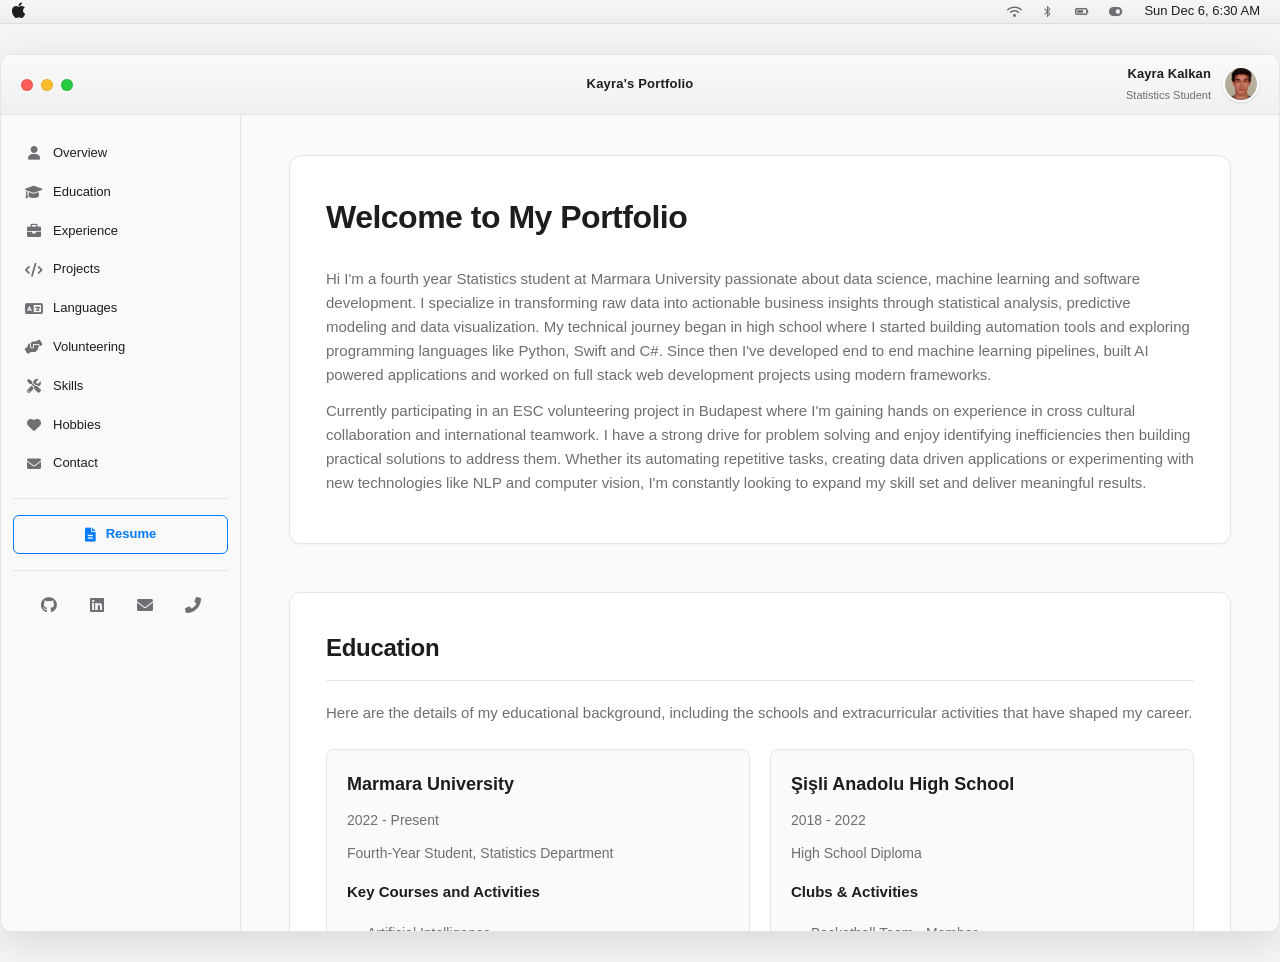
==== index.html @ 2e20b55d "Optimize content for HR readability with natural language and industry keywords" ====
<!DOCTYPE html>
<html lang="en">
<head>
    <meta charset="UTF-8">
    <meta name="viewport" content="width=device-width, initial-scale=1.0, maximum-scale=5.0, user-scalable=yes">
    <meta http-equiv="X-UA-Compatible" content="ie=edge">
    <title>Kayra's Portfolio</title>
    <link rel="stylesheet" href="styles.css">
    <link rel="icon" href="assets/code.png" type="image/png">  
    <link rel="apple-touch-icon" sizes="180x180" href="assets/code.png">  
    <link rel="stylesheet" href="https://cdnjs.cloudflare.com/ajax/libs/font-awesome/6.0.0-beta3/css/all.min.css">
</head>
<body>
    <!-- macOS Menu Bar (Separate from Window) -->
    <div class="macos-menubar-top">
        <div class="menubar-left">
            <div class="apple-logo">
                <i class="fab fa-apple"></i>
            </div>
        </div>
        <div class="menubar-right">
            <div class="menu-icons">
                <div class="menu-icon" title="WiFi">
                    <i class="fas fa-wifi"></i>
                </div>
                <div class="menu-icon" title="Bluetooth">
                    <i class="fab fa-bluetooth-b"></i>
                </div>
                <div class="menu-icon" title="Battery">
                    <i class="fas fa-battery-three-quarters"></i>
                </div>
                <div class="menu-icon control-center-trigger" title="Control Center">
                    <i class="fas fa-toggle-on"></i>
                </div>
            </div>
            <div class="menubar-datetime" id="menubarDateTime">
                <span class="datetime-text">Wed Dec 4  3:45 PM</span>
            </div>
        </div>
    </div>

    <!-- Control Center Dropdown -->
    <div class="control-center-dropdown" id="controlCenterDropdown">
        <div class="control-center-content">
            <div class="control-group">
                <div class="control-item dark-mode-control">
                    <div class="control-icon">
                        <i class="fas fa-moon"></i>
                    </div>
                    <div class="control-label">Dark Mode</div>
                    <label class="toggle-switch">
                        <input type="checkbox" id="darkModeToggle">
                        <span class="toggle-slider"></span>
                    </label>
                </div>
            </div>
            <div class="control-group">
                <div class="control-item airdrop-control">
                    <div class="control-icon">
                        <i class="fas fa-share-alt"></i>
                    </div>
                    <div class="control-label">AirDrop</div>
                    <button class="airdrop-btn" id="airdropBtn">Share</button>
                </div>
            </div>
        </div>
    </div>

    <!-- macOS Window Container -->
    <div class="macos-window">
        <!-- macOS Window Header (Title Bar with Traffic Lights) -->
        <div class="titlebar">
            <div class="traffic-lights">
                <span class="close"></span>
                <span class="minimize"></span>
                <span class="maximize"></span>
            </div>
            <div class="window-title">Kayra's Portfolio</div>
            <div class="titlebar-profile">
                <div class="profile-info">
                    <span class="profile-name">Kayra Kalkan</span>
                    <span class="profile-role">Statistics Student</span>
                </div>
                <div class="profile-avatar">
                    <img src="photo.jpg" alt="Kayra Kalkan">
                </div>
            </div>
        </div>
        <div class="window-content">
            <!-- Sidebar Navigation -->
            <aside class="sidebar">
                <nav>
                    <ul id="nav-links">
                        <li><a href="#overview" class="active">
                            <i class="fas fa-user"></i>
                            <span>Overview</span>
                        </a></li>
                        <li><a href="#education">
                            <i class="fas fa-graduation-cap"></i>
                            <span>Education</span>
                        </a></li>
                        <li><a href="#experience">
                            <i class="fas fa-briefcase"></i>
                            <span>Experience</span>
                        </a></li>
                        <li><a href="#projects">
                            <i class="fas fa-code"></i>
                            <span>Projects</span>
                        </a></li>
                        <li><a href="#languages">
                            <i class="fas fa-language"></i>
                            <span>Languages</span>
                        </a></li>
                        <li><a href="#volunteering">
                            <i class="fas fa-hands-helping"></i>
                            <span>Volunteering</span>
                        </a></li>
                        <li><a href="#skills">
                            <i class="fas fa-tools"></i>
                            <span>Skills</span>
                        </a></li>
                        <li><a href="#hobbies">
                            <i class="fas fa-heart"></i>
                            <span>Hobbies</span>
                        </a></li>
                        <li><a href="#contact">
                            <i class="fas fa-envelope"></i>
                            <span>Contact</span>
                        </a></li>
                    </ul>
                    
                    <div class="sidebar-divider"></div>
                    
                    <div class="resume-container">
                        <a href="cv.pdf" target="_blank" class="resume-button">
                            <i class="fas fa-file-alt"></i>
                            <span>Resume</span>
                        </a>
                    </div>
                    
                    <div class="sidebar-divider"></div>
                    
                    <div class="social-icons">
                        <a href="https://github.com/Kayrakalkan" target="_blank" title="GitHub">
                            <i class="fab fa-github"></i>
                        </a>
                        <a href="https://www.linkedin.com/in/kayra-kalkan/?trk=opento_sprofile_goalscard" target="_blank" title="LinkedIn">
                            <i class="fab fa-linkedin"></i>
                        </a>
                        <a href="mailto:kalkankayra@gmail.com" title="Email">
                            <i class="fas fa-envelope"></i>
                        </a>
                        <a href="tel:+905456461027" title="Phone">
                            <i class="fas fa-phone-alt"></i>
                        </a>
                    </div>
            </aside>
            
            <!-- Main Content Area -->
            <main class="main-content">
                <section id="overview" class="content-section">
                    <div class="section-card">
                        <h1>Welcome to My Portfolio</h1>
                        <p>Hi I'm a fourth year Statistics student at Marmara University passionate about data science, machine learning and software development. I specialize in transforming raw data into actionable business insights through statistical analysis, predictive modeling and data visualization. My technical journey began in high school where I started building automation tools and exploring programming languages like Python, Swift and C#. Since then I've developed end to end machine learning pipelines, built AI powered applications and worked on full stack web development projects using modern frameworks.</p>
                        <p>Currently participating in an ESC volunteering project in Budapest where I'm gaining hands on experience in cross cultural collaboration and international teamwork. I have a strong drive for problem solving and enjoy identifying inefficiencies then building practical solutions to address them. Whether its automating repetitive tasks, creating data driven applications or experimenting with new technologies like NLP and computer vision, I'm constantly looking to expand my skill set and deliver meaningful results.</p>
                    </div>
                </section>

                <section id="education" class="content-section">
                    <div class="section-card">
                        <h2>Education</h2>
                        <p class="section-description">Here are the details of my educational background, including the schools and extracurricular activities that have shaped my career.</p>
                        <div class="education-container">
                            <div class="education-box card clickable-card" data-link="https://www.marmara.edu.tr/en">
                                <h3><a href="https://www.marmara.edu.tr/en" target="_blank">Marmara University</a></h3>
                                <p class="date">2022 - Present</p>
                                <p class="role">Fourth-Year Student, Statistics Department</p>
                                <h4>Key Courses and Activities</h4>
                                <ul>
                                    <li>Artificial Intelligence</li>
                                    <li>Data Science</li>
                                    <li>Machine Learning with Python</li>
                                    <li>R Programming</li>
                                </ul>
                            </div>
                            <div class="education-box card clickable-card" data-link="https://sislianadolu.meb.k12.tr/tema/index.php">
                                <h3><a href="https://sislianadolu.meb.k12.tr/tema/index.php" target="_blank">Şişli Anadolu High School</a></h3>
                                <p class="date">2018 - 2022</p>
                                <p class="role">High School Diploma</p>
                                <h4>Clubs & Activities</h4>
                                <ul>
                                    <li>Basketball Team - Member</li>
                                    <li>Volunteer Projects - Active Participant</li>
                                </ul>
                            </div>
                        </div>
                    </div>
                </section>

                <section id="experience" class="content-section">
                    <div class="section-card">
                        <h2>Experience</h2>
                        <p class="section-description">My professional work experience in technology, AI, and Data Science.</p>
                        <div class="experiment-container">
                            <div class="experiment-box card clickable-card" data-link="https://metariom.com/en/home/">
                                <h3><a href="https://metariom.com/en/home/" target="_blank">Metariom Soft - VR Game Developer</a></h3>
                                <p>Worked on immersive VR projects using Unreal Engine at an international game development company. Developed interactive virtual reality experiences while collaborating with a multicultural team across different time zones. Gained hands on experience with 3D environment design, physics based interactions and VR optimization techniques. Split time between remote work and office collaboration which strengthened my self management skills and ability to work independently while maintaining clear communication with team members.</p>
                                <div class="skills">
                                    <span class="skill-tag unrealengine">Unreal Engine</span>
                                    <span class="skill-tag vr">VR</span>
                                </div>
                                <p class="date">May 2024 - November 2024</p>
                            </div>
                            <div class="experiment-box card clickable-card" data-link="https://marungpt.com">
                                <h3><a href="https://marungpt.com" target="_blank">MarunGPT: AI-Powered University Assistance System</a></h3>
                                <p>Built an AI driven chatbot system that helps students find answers to university related questions using natural language processing. Implemented keyword extraction pipelines with NLP techniques and integrated Elasticsearch for semantic document retrieval from official university resources. The system processes user queries, retrieves relevant documents and generates contextually accurate responses using OpenAI API. This project deepened my understanding of information retrieval systems, vector search and building production ready AI applications that handle real user traffic.</p>
                                <div class="skills">
                                    <span class="skill-tag python">Python</span>
                                    <span class="skill-tag elasticsearch">Elasticsearch</span>
                                    <span class="skill-tag openai">OpenAI</span>
                                </div>
                                <p class="date">January 2024 - Present</p>
                            </div>
                            <div class="experiment-box card">
                                <h3>Cocrm Internship - Data Mining</h3>
                                <p>Conducted large scale data mining and analysis on datasets containing thousands of records to identify patterns and calculate performance metrics. Worked with Python libraries like Pandas and NumPy for data cleaning, transformation and statistical analysis. Built automated pipelines to extract meaningful business insights from raw data and created reports for stakeholders. This experience strengthened my skills in exploratory data analysis, data preprocessing and working with real world messy datasets.</p>
                                <div class="skills">
                                    <span class="skill-tag python">Python</span>
                                    <span class="skill-tag datascience">Data Analysis</span>
                                </div>
                                <p class="date">September 2024 - November 2024</p>
                            </div>
                            <div class="experiment-box card">
                                <h3>Shield Games Soft</h3>
                                <p>Founded and managed my own indie game development studio where I designed, developed and published four mobile games on Google Play and App Store. Handled the entire product lifecycle from concept and design through development testing and deployment. Gained practical experience with game engines including Unity and Unreal Engine along with mobile optimization, user experience design and app store marketing strategies. This entrepreneurial venture taught me project management, deadline handling and iterating based on user feedback.</p>
                                <div class="skills">
                                    <span class="skill-tag unrealengine">Unreal Engine</span>
                                    <span class="skill-tag unity">Unity</span>
                                </div>
                                <p class="date">June 2021 - July 2022</p>
                            </div>
                        </div>
                    </div>
                                </section>
                
                <section id="projects" class="content-section">
                    <div class="section-card">
                        <h2>Projects</h2>
                        <p class="section-description">A collection of personal and professional projects showcasing my skills in machine learning, web development, automation and data engineering. Each project represents hands on experience solving real problems with modern technologies.</p>
                        <div class="project-container">
                            <!-- Top Priority Projects -->
                            <div class="project-box card" data-project="tennis-prediction" data-github="https://github.com/Kayrakalkan/ml_tennis_matchs_predict">
                                <h3>Tennis Match Prediction ML</h3>
                                <p>Built an end to end machine learning pipeline for predicting ATP tennis match outcomes using historical match data. Engineered domain specific features including Elo ratings, head to head statistics, surface specialization scores and recent form metrics. Implemented and compared multiple classification algorithms like Logistic Regression, Random Forest and XGBoost. The final model achieved 72.9% prediction accuracy demonstrating that well crafted feature engineering often outperforms complex model architectures. Used Pandas for data manipulation and Scikit learn for model training and evaluation.</p>
                                <div class="skills">
                                    <span class="skill-tag python">Python</span>
                                    <span class="skill-tag pandas">Pandas</span>
                                    <span class="skill-tag ml">Scikit-learn</span>
                                    <span class="skill-tag xgboost">XGBoost</span>
                                </div>
                                <p class="date">August 2025</p>
                            </div>
                            
                            <div class="project-box card" data-project="flights-tracker" data-github="https://github.com/Kayrakalkan">
                                <h3>Flights Vacation Tracker — AI-Based</h3>
                                <p>Developed a Python automation tool that scrapes flight booking platforms to find optimal travel routes between two origin countries across flexible date ranges. The system compares fares from multiple departure points to fixed or dynamic destinations. Integrated an AI powered itinerary engine using OpenAI API that generates multi city trip suggestions for 3 to 5 day vacations and ranks options by total cost. Built with Playwright for browser automation, Pandas for data processing and SQLite for storing scraped results. Currently running continuous tests for personal travel planning use cases.</p>
                                <div class="skills">
                                    <span class="skill-tag python">Python</span>
                                    <span class="skill-tag playwright">Playwright</span>
                                    <span class="skill-tag pandas">Pandas</span>
                                    <span class="skill-tag ai">OpenAI</span>
                                    <span class="skill-tag sqlite">SQLite</span>
                                </div>
                                <p class="date">Ongoing tests — 2025</p>
                            </div>
                            
                            <div class="project-box card" data-project="cocrm" data-github="https://github.com/Kayrakalkan">
                                <h3>CoCrm Data Mining Project</h3>
                                <p>Built a web scraping pipeline to extract contact information from 25000 company websites including emails and phone numbers. Implemented proxy rotation and request throttling to handle large scale data collection reliably. Used BeautifulSoup and custom crawlers to parse diverse HTML structures and extract structured data. Processed and cleaned the collected data using Pandas and NumPy then exported results for CRM integration. This project taught me about handling edge cases in web scraping, working with messy real world data and building robust data pipelines.</p>
                                <div class="skills">
                                    <span class="skill-tag crawling">Crawling</span>
                                    <span class="skill-tag numpy">Numpy</span>
                                    <span class="skill-tag pandas">Pandas</span>
                                </div>
                                <p class="date">September 2024</p>
                            </div>
                            
                            <div class="project-box card" data-project="ai-lyrics" data-github="https://github.com/Kayrakalkan">
                                <h3>AI-based Fine-Tuning Song Lyrics Translation</h3>
                                <p>Fine tuned language models to provide contextually accurate translations of song lyrics while preserving emotional meaning and cultural nuances. Created training datasets from human translated lyrics pairs and used them to improve model output quality. Built a search interface where users can look up any song and receive AI generated translations that capture the original sentiment. Gained practical experience in data preparation, text preprocessing, model fine tuning and evaluating translation quality metrics.</p>
                                <div class="skills">
                                    <span class="skill-tag python">Python</span>
                                    <span class="skill-tag ml">Machine Learning</span>
                                </div>
                                <p class="date">April 2024</p>
                            </div>
                            
                            <!-- Additional Projects -->
                            <div class="project-box card" data-project="sportcenter" data-github="https://github.com/Kayrakalkan/sportcenter_reservaiton_webapp">
                                <h3>Sport Center Reservation WebApp</h3>
                                <p>Developed a full stack web application for managing university sports facility bookings. Faculty members can reserve weekly training slots through an interactive calendar interface while administrators have full control over scheduling and user management. Implemented role based access control with different permission levels for users and admins. Built the frontend with Angular 19 featuring real time availability checking and responsive design. Backend built with ASP.NET Core 9 Web API and Entity Framework for database operations. Includes conflict prevention logic and one hour slot booking rules.</p>
                                <div class="skills">
                                    <span class="skill-tag angular">Angular 19</span>
                                    <span class="skill-tag dotnet">ASP.NET Core 9</span>
                                    <span class="skill-tag ef">Entity Framework</span>
                                    <span class="skill-tag postgresql">PostgreSQL</span>
                                </div>
                                <p class="date">March 2025</p>
                            </div>
                            
                            <div class="project-box card" data-project="vacation-countdown" data-github="https://github.com/Kayrakalkan/vacation-countdown">
                                <h3>Vacation Countdown & Planner App</h3>
                                <p>Created a lightweight web app for tracking upcoming vacation dates with automatic daily reminders via SMS or WhatsApp. Users can add and edit vacation entries, attach notes and view all planned trips in one place. Backend built with Flask handling REST API endpoints and SQLite for data persistence. Integrated Twilio API for sending scheduled notification messages. The app features a mobile friendly interface designed for quick personal planning and countdown tracking.</p>
                                <div class="skills">
                                    <span class="skill-tag python">Python</span>
                                    <span class="skill-tag flask">Flask</span>
                                    <span class="skill-tag sqlite">SQLite</span>
                                    <span class="skill-tag twilio">Twilio API</span>
                                </div>
                                <p class="date">November 2025</p>
                            </div>
                            
                            <div class="project-box card" data-project="visa-checker" data-github="https://github.com/Kayrakalkan/visa_application">
                                <h3>Visa Appointment Checker</h3>
                                <p>Built a Python automation tool that monitors visa appointment availability on embassy websites and sends real time SMS alerts when slots open up. Uses Playwright for headless browser automation to navigate appointment pages and check availability at configurable intervals. Implemented error handling, automatic retries and session management for reliable long running operation. Integrated Twilio for instant SMS notifications when appointments become available. Developed for educational purposes to explore web automation and async programming patterns with AsyncIO.</p>
                                <div class="skills">
                                    <span class="skill-tag python">Python</span>
                                    <span class="skill-tag playwright">Playwright</span>
                                    <span class="skill-tag twilio">Twilio</span>
                                    <span class="skill-tag asyncio">AsyncIO</span>
                                </div>
                                <p class="date">June 2025</p>
                            </div>
                            
                            <div class="project-box card" data-project="tesla-monitor" data-github="https://github.com/Kayrakalkan/tesla_bot">
                                <h3>Tesla Stock Monitor Bot</h3>
                                <p>Created an automated monitoring bot that tracks vehicle inventory on the Tesla Turkey website and sends SMS alerts when specific models become available. Uses Playwright to automate browser interactions and handle dynamic page elements including modal dialogs. Containerized with Docker for easy deployment and configured to run on scheduled intervals via cron jobs. Integrated Twilio API for instant mobile notifications. The project demonstrates practical automation skills and real time monitoring system design.</p>
                                <div class="skills">
                                    <span class="skill-tag python">Python</span>
                                    <span class="skill-tag playwright">Playwright</span>
                                    <span class="skill-tag twilio">Twilio</span>
                                    <span class="skill-tag docker">Docker</span>
                                </div>
                                <p class="date">May 2025</p>
                            </div>
                            
                            <div class="project-box card" data-project="instafinder" data-github="https://github.com/Kayrakalkan">
                                <h3>Instafinder</h3>
                                <p>Developed a facial recognition system that analyzes profile pictures across social media accounts to find potential matches. The system takes a target image and a list of account URLs as input then uses computer vision libraries to extract facial embeddings and calculate similarity scores. Gained hands on experience with image processing pipelines, face detection algorithms, feature vector comparisons and working with AI models for biometric analysis. Built for educational and experimental purposes exploring the capabilities of facial recognition technology. Not publicly available.</p>
                                <div class="skills">
                                    <span class="skill-tag python">Python</span>
                                    <span class="skill-tag ai">AI</span>
                                </div>
                                <p class="date">November 2024</p>
                            </div>
                            <div class="project-box card" data-project="zara" data-github="https://github.com/Kayrakalkan">
                                <h3>Zara Stock App</h3>
                                <p>Built an automation tool that monitors Zara product availability and automatically adds items to cart when they come back in stock. Uses session cookies for authentication and continuously checks stock levels for products in a personalized watchlist. Implemented email notification system to alert users when items are successfully added to their cart. The project involved working with HTTP requests, cookie management, web scraping and building automated workflows that save time on repetitive tasks.</p>
                                <div class="skills">
                                    <span class="skill-tag python">Python</span>
                                    <span class="skill-tag crawling">Crawling</span>
                                </div>
                                <p class="date">November 2023</p>
                            </div>
                            <div class="project-box card" data-project="travel-app" data-github="https://github.com/Kayrakalkan">
                                <h3>Swift Travel App</h3>
                                <p>Developed a mobile application for iOS where users can share travel experiences and discover new destinations. Features include uploading visited locations with photos, writing reviews and marking places on an interactive map. Built with Swift and integrated Firebase for user authentication, real time database and cloud storage. This was my first mobile development project which taught me iOS development fundamentals, user interface design principles and working with location based services and map APIs.</p>
                                <div class="skills">
                                    <span class="skill-tag swift">Swift</span>
                                    <span class="skill-tag firebase">Firebase</span>
                                </div>
                                <p class="date">June 2020</p>
                            </div>
                            <div class="project-box card" data-project="tennis-app" data-github="https://github.com/Kayrakalkan">
                                <h3>Apple Watch Tennis Counter App</h3>
                                <p>Built a watchOS application for tennis players to track match scores directly from their wrist. Users can log games, sets and individual points with simple taps making it easy to keep score during active play. Developed with Swift using WatchKit framework and optimized for the small screen interface of Apple Watch. This project introduced me to wearable app development and designing intuitive user experiences for constrained device form factors.</p>
                                <div class="skills">
                                    <span class="skill-tag swift">Swift</span>
                                </div>
                                <p class="date">October 2021</p>
                            </div>
                            <div class="project-box card" data-project="fullstack" data-github="https://github.com/Kayrakalkan">
                                <h3>Business Website - Full Stack</h3>
                                <p>Developed a company management system with inventory tracking, product CRUD operations and role based user permissions. Backend built with C# ASP.NET handling REST API endpoints with MySQL database for data storage. Implemented different dashboard views for sales, admin and regular users with appropriate access controls. Frontend developed using Angular with responsive design and modern UI components. APIs tested and documented using Postman. This project gave me comprehensive full stack experience covering database design, API development and frontend backend integration.</p>
                                <div class="skills">
                                    <span class="skill-tag csharp">C#</span>
                                    <span class="skill-tag mysql">MySQL</span>
                                    <span class="skill-tag angular">Angular</span>
                                </div>
                                <p class="date">April 2020</p>
                            </div>
                            <div class="project-box card" data-project="games" data-github="https://github.com/Kayrakalkan">
                                <h3>Game Projects</h3>
                                <p>Designed and developed multiple mobile games during high school using Unity and Unreal Engine publishing them on Google Play and App Store. Managed the complete development lifecycle from game design and asset creation through testing and app store submission. Learned about production vs testing environments, app store optimization and mobile game marketing. These projects developed my self learning abilities as I tackled new technical challenges independently and built a foundation for creative problem solving.</p>
                                <div class="skills">
                                    <span class="skill-tag unrealengine">Unreal Engine</span>
                                    <span class="skill-tag unity">Unity</span>
                                </div>
                                <p class="date">June 2021</p>
                            </div>
                        </div>
                    </div>
                </section>
                
                <section id="languages" class="content-section">
                    <div class="section-card">
                        <h2>Languages</h2>
                        <ul class="info-list">
                            <li><strong>English:</strong> Upper intermediate - B2</li>
                            <li><strong>Turkish:</strong> Native language</li>
                        </ul>
                    </div>
                </section>
                
                <!-- Volunteering Section -->
                <section id="volunteering" class="content-section">
                    <div class="section-card">
                        <h2>Volunteering</h2>
                        <p class="section-description">Community engagement and volunteer experiences</p>
                        
                        <div class="volunteering-container">
                            <!-- BAGázs Budapest - Most Recent -->
                            <div class="volunteering-box card clickable-card" data-link="https://bagazs.org/?lang=en">
                                <h3><a href="https://bagazs.org/?lang=en" target="_blank">BAGázs – Step In, Step Out of Comfort Zone</a></h3>
                                <p class="date">September 23, 2025 - Present</p>
                                <p class="location">Budapest, Hungary</p>
                                <h4>Activities</h4>
                                <ul>
                                    <li>ESC volunteer program focused on personal and professional development</li>
                                    <li>Working with local communities while developing cross cultural communication skills</li>
                                    <li>Adapting to new environments and taking on responsibilities outside my field of study</li>
                                    <li>Living independently abroad and building international professional network</li>
                                </ul>
                                <h4>Skills Gained</h4>
                                <div class="skills">
                                    <span class="skill-tag">Cross-Cultural Communication</span>
                                    <span class="skill-tag">Adaptability</span>
                                    <span class="skill-tag">Independence</span>
                                    <span class="skill-tag">Cultural Awareness</span>
                                    <span class="skill-tag">Collaboration</span>
                                </div>
                            </div>
                            
                            <!-- ESN Marmara -->
                            <div class="volunteering-box card clickable-card" data-link="https://marmara.esnturkey.org">
                                <h3><a href="https://marmara.esnturkey.org" target="_blank">ESN Marmara</a></h3>
                                <p class="date">2024 - Present</p>
                                <p class="location">Istanbul, Turkey</p>
                                <h4>Activities</h4>
                                <ul>
                                    <li>Active volunteer organizing social and cultural events for exchange students</li>
                                    <li>Coordinating logistics and communication for international student activities</li>
                                    <li>Mentoring incoming students and helping them adapt to university life</li>
                                    <li>Collaborating with team members on event planning and execution</li>
                                </ul>
                                <h4>Skills Gained</h4>
                                <div class="skills">
                                    <span class="skill-tag">Event Coordination</span>
                                    <span class="skill-tag">Teamwork</span>
                                    <span class="skill-tag">Intercultural Communication</span>
                                    <span class="skill-tag">Student Support</span>
                                </div>
                            </div>
                        </div>
                    </div>
                </section>
            
                <section id="skills" class="content-section">
                    <div class="section-card">
                        <h2>Skills</h2>
                        <p class="section-description">Technical and soft skills acquired throughout my career</p>
                        <div class="skills-simple-grid">
                            <div class="skill-group-simple">
                                <h4>Programming Languages</h4>
                                <div class="skill-items">
                                    <span class="skill-tag python">Python</span>
                                    <span class="skill-tag javascript">JavaScript</span>
                                    <span class="skill-tag r">R</span>
                                    <span class="skill-tag swift">Swift</span>
                                    <span class="skill-tag csharp">C#</span>
                                </div>
                            </div>
                            
                            <div class="skill-group-simple">
                                <h4>Web Development</h4>
                                <div class="skill-items">
                                    <span class="skill-tag angular">Angular 19</span>
                                    <span class="skill-tag flask">Flask</span>
                                    <span class="skill-tag dotnet">ASP.NET Core 9</span>
                                </div>
                            </div>
                            
                            <div class="skill-group-simple">
                                <h4>Data & Machine Learning</h4>
                                <div class="skill-items">
                                    <span class="skill-tag ml">Machine Learning</span>
                                    <span class="skill-tag pandas">Pandas</span>
                                    <span class="skill-tag numpy">NumPy</span>
                                    <span class="skill-tag xgboost">XGBoost</span>
                                    <span class="skill-tag ai">Scikit-learn</span>
                                    <span class="skill-tag tensorflow">TensorFlow</span>
                                    <span class="skill-tag nlp">NLP</span>
                                    <span class="skill-tag datavis">Data Visualization</span>
                                </div>
                            </div>
                            
                            <div class="skill-group-simple">
                                <h4>Databases & ORM</h4>
                                <div class="skill-items">
                                    <span class="skill-tag postgresql">PostgreSQL</span>
                                    <span class="skill-tag sqlite">SQLite</span>
                                    <span class="skill-tag mysql">MySQL</span>
                                    <span class="skill-tag ef">Entity Framework</span>
                                    <span class="skill-tag elasticsearch">Elasticsearch</span>
                                </div>
                            </div>
                            
                            <div class="skill-group-simple">
                                <h4>Automation & DevOps</h4>
                                <div class="skill-items">
                                    <span class="skill-tag playwright">Playwright</span>
                                    <span class="skill-tag twilio">Twilio</span>
                                    <span class="skill-tag asyncio">AsyncIO</span>
                                    <span class="skill-tag docker">Docker</span>
                                </div>
                            </div>
                            
                            <div class="skill-group-simple">
                                <h4>AI Tools & Analytics</h4>
                                <div class="skill-items">
                                    <span class="skill-tag openai">OpenAI</span>
                                    <span class="skill-tag excel">Excel</span>
                                    <span class="skill-tag powerbi">Power BI</span>
                                    <span class="skill-tag tableau">Tableau</span>
                                </div>
                            </div>
                            
                            <div class="skill-group-simple">
                                <h4>Game Development</h4>
                                <div class="skill-items">
                                    <span class="skill-tag unity">Unity</span>
                                    <span class="skill-tag unrealengine">Unreal Engine</span>
                                    <span class="skill-tag vr">VR Development</span>
                                </div>
                            </div>
                            
                            <div class="skill-group-simple">
                                <h4>Soft Skills</h4>
                                <div class="skill-items">
                                    <span class="skill-tag communication">Communication</span>
                                    <span class="skill-tag problemsolving">Problem-Solving</span>
                                    <span class="skill-tag teamwork">Team Collaboration</span>
                                    <span class="skill-tag adaptability">Adaptability</span>
                                </div>
                            </div>
                        </div>
                    </div>
                </section>
                
                <section id="hobbies" class="content-section">
                    <div class="section-card">
                        <h2>Hobbies</h2>
                        <p class="section-description">I enjoy a variety of hobbies that help me stay balanced and inspired, such as:</p>
                        <div class="hobbies-grid">
                            <div class="hobby-item">
                                <i class="fas fa-basketball-ball"></i>
                                <h4>Basketball</h4>
                                <p>Faculty Team Player</p>
                            </div>
                            <div class="hobby-item">
                                <i class="fas fa-laptop-code"></i>
                                <h4>Technology</h4>
                                <p>Exploring New Tech</p>
                            </div>
                            <div class="hobby-item">
                                <i class="fas fa-futbol"></i>
                                <h4>Football</h4>
                                <p>Recreational Play</p>
                            </div>
                            <div class="hobby-item">
                                <i class="fas fa-baseball-ball"></i>
                                <h4>Tennis</h4>
                                <p>Court Tennis Player</p>
                            </div>
                            <div class="hobby-item">
                                <i class="fas fa-plane"></i>
                                <h4>Travel</h4>
                                <p>Exploring Cultures</p>
                            </div>
                            <div class="hobby-item">
                                <i class="fas fa-chess"></i>
                                <h4>Chess</h4>
                                <p>Strategic Thinking</p>
                            </div>
                        </div>
                    </div>
                </section>
                
                <section id="contact" class="content-section">
                    <div class="section-card">
                        <h2>Contact</h2>
                        <p class="section-description">Feel free to reach out to me through any of the following channels:</p>
                        <div class="contact-grid">
                            <a href="mailto:kalkankayra@gmail.com" class="contact-card">
                                <i class="fas fa-envelope"></i>
                                <h4>Email</h4>
                                <p>kalkankayra@gmail.com</p>
                            </a>
                            <a href="tel:+905456461027" class="contact-card">
                                <i class="fas fa-phone-alt"></i>
                                <h4>Phone</h4>
                                <p>+90 545 646 1027</p>
                            </a>
                            <a href="https://github.com/Kayrakalkan" target="_blank" class="contact-card">
                                <i class="fab fa-github"></i>
                                <h4>GitHub</h4>
                                <p>@Kayrakalkan</p>
                            </a>
                            <a href="https://www.linkedin.com/in/kayra-kalkan/?trk=opento_sprofile_goalscard" target="_blank" class="contact-card">
                                <i class="fab fa-linkedin"></i>
                                <h4>LinkedIn</h4>
                                <p>Kayra Kalkan</p>
                            </a>
                        </div>
                    </div>
                </section>
            </main>
        </div>
    </div>
    
    <!-- Project Detail Modal -->
    <div id="projectModal" class="modal">
        <div class="modal-content">
            <div class="modal-header">
                <h3 id="modalTitle"></h3>
                <button class="modal-close">&times;</button>
            </div>
            <div class="modal-body">
                <p id="modalDescription"></p>
                <div id="modalSkills" class="modal-tech-tags"></div>
                <div class="modal-actions">
                    <button class="modal-btn github-btn" id="modalGithubLink">
                        <i class="fab fa-github"></i>
                        View on GitHub
                    </button>
                    <button class="modal-btn secondary" id="modalClose">Close</button>
                </div>
            </div>
        </div>
    </div>
    
    <script src="script.js"></script>
</body>
</html>
---- styles.css ----
/* ============================================
   macOS Style Portfolio - CSS Reset & Variables
   ============================================ */

* {
    margin: 0;
    padding: 0;
    box-sizing: border-box;
}

:root {
    /* macOS Color Palette */
    --macos-bg: #f5f5f7;
    --macos-window-bg: #ffffff;
    --macos-sidebar-bg: #f9f9f9;
    --macos-card-bg: #ffffff;
    --macos-border: #e5e5e5;
    --macos-text-primary: #1d1d1f;
    --macos-text-secondary: #6e6e73;
    --macos-accent: #007aff;
    --macos-accent-hover: #0051d5;
    --macos-shadow-sm: 0 1px 3px rgba(0, 0, 0, 0.04);
    --macos-shadow-md: 0 4px 12px rgba(0, 0, 0, 0.08);
    --macos-shadow-lg: 0 10px 40px rgba(0, 0, 0, 0.12);
    
    /* Typography */
    --font-sf: -apple-system, BlinkMacSystemFont, "SF Pro Display", "SF Pro Text", 
               "Helvetica Neue", Helvetica, Arial, sans-serif;
}

html {
    scroll-behavior: smooth;
    overflow-x: hidden;
}

body {
    font-family: var(--font-sf);
    background: var(--macos-bg);
    color: var(--macos-text-primary);
    line-height: 1.6;
    -webkit-font-smoothing: antialiased;
    -moz-osx-font-smoothing: grayscale;
    padding: 0;
    min-height: 100vh;
    overflow-x: hidden;
    width: 100%;
}

/* ============================================
   macOS Menu Bar (Separate, at Top of Page)
   ============================================ */

.macos-menubar-top {
    position: fixed;
    top: 0;
    left: 0;
    right: 0;
    height: 24px;
    background: linear-gradient(to bottom, #f6f6f6 0%, #ededed 100%);
    border-bottom: 1px solid rgba(0, 0, 0, 0.1);
    display: flex;
    align-items: center;
    justify-content: space-between;
    padding: 0 12px;
    font-size: 13px;
    z-index: 2000;
}

.macos-menubar-top .menubar-left {
    display: flex;
    align-items: center;
    gap: 16px;
    flex: 0 0 auto;
}

.macos-menubar-top .menubar-right {
    display: flex;
    align-items: center;
    gap: 8px;
    flex: 0 0 auto;
}

/* Apple Logo */
.macos-menubar-top .apple-logo {
    font-size: 18px;
    color: #1d1d1f;
    cursor: pointer;
    transition: color 0.2s ease;
}

.macos-menubar-top .apple-logo:hover {
    color: var(--macos-accent);
}

/* Menu Icons */
.macos-menubar-top .menu-icons {
    display: flex;
    align-items: center;
    gap: 10px;
}

.macos-menubar-top .menu-icon {
    width: 24px;
    height: 24px;
    display: flex;
    align-items: center;
    justify-content: center;
    border-radius: 4px;
    cursor: pointer;
    transition: background 0.2s ease;
    color: var(--macos-text-secondary);
    font-size: 12px;
}

.macos-menubar-top .menu-icon:hover {
    background: rgba(0, 0, 0, 0.05);
}

.macos-menubar-top .menu-icon.active {
    background: rgba(0, 122, 255, 0.1);
    color: var(--macos-accent);
}

/* Date/Time Display */
.macos-menubar-top .menubar-datetime {
    font-size: 13px;
    font-weight: 500;
    color: var(--macos-text-primary);
    padding: 0 8px;
    cursor: default;
}

/* Control Center Dropdown (from Menu Bar) */
.control-center-dropdown {
    position: fixed;
    top: 29px;
    right: 12px;
    width: 320px;
    background: rgba(255, 255, 255, 0.95);
    backdrop-filter: blur(40px);
    -webkit-backdrop-filter: blur(40px);
    border-radius: 16px;
    box-shadow: 0 10px 40px rgba(0, 0, 0, 0.15), 
                0 0 0 1px rgba(0, 0, 0, 0.05);
    padding: 16px;
    opacity: 0;
    visibility: hidden;
    transform: translateY(-10px) scale(0.95);
    transition: all 0.3s cubic-bezier(0.34, 1.56, 0.64, 1);
    z-index: 3000;
}

.control-center-dropdown.show {
    opacity: 1;
    visibility: visible;
    transform: translateY(0) scale(1);
}

.control-center-content {
    display: flex;
    flex-direction: column;
    gap: 12px;
}

.control-group {
    background: rgba(255, 255, 255, 0.8);
    border-radius: 12px;
    padding: 12px;
    border: 1px solid rgba(0, 0, 0, 0.06);
}

.control-item {
    display: flex;
    align-items: center;
    gap: 12px;
}

.control-icon {
    width: 32px;
    height: 32px;
    background: linear-gradient(135deg, var(--macos-accent), var(--macos-accent-hover));
    border-radius: 8px;
    display: flex;
    align-items: center;
    justify-content: center;
    color: white;
    font-size: 14px;
    flex-shrink: 0;
}

.control-label {
    flex: 1;
    font-size: 14px;
    font-weight: 500;
    color: var(--macos-text-primary);
}

/* Toggle Switch */
.toggle-switch {
    position: relative;
    width: 44px;
    height: 26px;
    flex-shrink: 0;
}

.toggle-switch input {
    opacity: 0;
    width: 0;
    height: 0;
}

.toggle-slider {
    position: absolute;
    cursor: pointer;
    top: 0;
    left: 0;
    right: 0;
    bottom: 0;
    background-color: #ccc;
    transition: 0.3s;
    border-radius: 26px;
}

.toggle-slider:before {
    position: absolute;
    content: "";
    height: 20px;
    width: 20px;
    left: 3px;
    bottom: 3px;
    background-color: white;
    transition: 0.3s;
    border-radius: 50%;
    box-shadow: 0 2px 4px rgba(0, 0, 0, 0.2);
}

.toggle-switch input:checked + .toggle-slider {
    background-color: var(--macos-accent);
}

.toggle-switch input:checked + .toggle-slider:before {
    transform: translateX(18px);
}

/* AirDrop Button */
.airdrop-btn {
    flex: 1;
    background: var(--macos-accent);
    color: white;
    border: none;
    border-radius: 8px;
    padding: 8px 16px;
    font-size: 13px;
    font-weight: 600;
    cursor: pointer;
    transition: all 0.2s ease;
    font-family: var(--font-sf);
}

.airdrop-btn:hover {
    background: var(--macos-accent-hover);
    transform: translateY(-1px);
}

.airdrop-btn:active {
    transform: translateY(0);
}

/* ============================================
   macOS Window Container
   ============================================ */

.macos-window {
    max-width: 1400px;
    margin: 54px auto 30px auto;
    background: var(--macos-window-bg);
    border-radius: 12px;
    box-shadow: var(--macos-shadow-lg);
    overflow: hidden;
    border: 1px solid var(--macos-border);
}

/* ============================================
   Window Title Bar (Inside Window)
   ============================================ */

.titlebar {
    height: 60px;
    background: linear-gradient(to bottom, #fafafa 0%, #f0f0f0 100%);
    border-bottom: 1px solid var(--macos-border);
    display: flex;
    align-items: center;
    justify-content: space-between;
    padding: 0 20px;
    position: relative;
}

.traffic-lights {
    display: flex;
    gap: 8px;
    position: absolute;
    left: 20px;
}

.traffic-lights span {
    width: 12px;
    height: 12px;
    border-radius: 50%;
    display: block;
    border: 0.5px solid rgba(0, 0, 0, 0.1);
    cursor: pointer;
    transition: all 0.2s ease;
}

.traffic-lights span:hover {
    opacity: 0.8;
}

.traffic-lights .close {
    background: #ff5f57;
}

.traffic-lights .minimize {
    background: #ffbd2e;
}

.traffic-lights .maximize {
    background: #28ca42;
}

.window-title {
    font-size: 13px;
    font-weight: 600;
    color: var(--macos-text-primary);
    letter-spacing: 0.2px;
}

/* Mobile Menu Toggle Button - Hidden, not used */
.mobile-menu-toggle {
    display: none !important;
    visibility: hidden;
}

/* Profile in Title Bar */
.titlebar-profile {
    display: flex;
    align-items: center;
    gap: 12px;
    margin-left: auto;
}

.profile-info {
    display: flex;
    flex-direction: column;
    align-items: flex-end;
    gap: 2px;
}

.profile-name {
    font-size: 13px;
    font-weight: 600;
    color: var(--macos-text-primary);
    letter-spacing: 0.1px;
}

.profile-role {
    font-size: 11px;
    font-weight: 400;
    color: var(--macos-text-secondary);
}

.profile-avatar {
    width: 36px;
    height: 36px;
    border-radius: 50%;
    overflow: hidden;
    border: 2px solid white;
    box-shadow: 0 1px 3px rgba(0, 0, 0, 0.12);
}

.profile-avatar img {
    width: 100%;
    height: 100%;
    object-fit: cover;
}

.traffic-lights span:hover {
    filter: brightness(0.9);
    cursor: pointer;
}

.window-title {
    position: absolute;
    left: 50%;
    transform: translateX(-50%);
    text-align: center;
    font-size: 13px;
    font-weight: 600;
    color: var(--macos-text-primary);
    letter-spacing: 0.2px;
}

/* Profile in Title Bar (Settings App Style) */
.titlebar-profile {
    display: flex;
    align-items: center;
    gap: 12px;
    margin-left: auto;
}

.profile-info {
    display: flex;
    flex-direction: column;
    align-items: flex-end;
    gap: 2px;
}

.profile-name {
    font-size: 13px;
    font-weight: 600;
    color: var(--macos-text-primary);
    letter-spacing: 0.1px;
}

.profile-role {
    font-size: 11px;
    font-weight: 400;
    color: var(--macos-text-secondary);
}

.profile-avatar {
    width: 36px;
    height: 36px;
    border-radius: 50%;
    overflow: hidden;
    border: 2px solid white;
    box-shadow: 0 1px 3px rgba(0, 0, 0, 0.12);
}

.profile-avatar img {
    width: 100%;
    height: 100%;
    object-fit: cover;
}

/* ============================================
   Window Content Layout
   ============================================ */

.window-content {
    display: flex;
    height: calc(100vh - 84px);
    max-height: 900px;
}

/* ============================================
   Sidebar Navigation (macOS Finder Style)
   ============================================ */

.sidebar {
    width: 240px;
    background: var(--macos-sidebar-bg);
    border-right: 1px solid var(--macos-border);
    padding: 20px 12px;
    overflow-y: auto;
    flex-shrink: 0;
}

.sidebar nav ul {
    list-style: none;
    padding: 0;
    margin: 0;
}

.sidebar nav ul li {
    margin-bottom: 2px;
}

.sidebar nav ul li a {
    display: flex;
    align-items: center;
    gap: 10px;
    padding: 8px 12px;
    color: var(--macos-text-primary);
    text-decoration: none;
    font-size: 13px;
    font-weight: 500;
    border-radius: 6px;
    transition: all 0.15s ease;
    position: relative;
}

.sidebar nav ul li a::before {
    content: '';
    position: absolute;
    left: 0;
    top: 50%;
    transform: translateY(-50%);
    width: 3px;
    height: 0;
    background: var(--macos-accent);
    border-radius: 0 2px 2px 0;
    transition: height 0.15s ease;
}

.sidebar nav ul li a.active::before {
    height: 20px;
}

.sidebar nav ul li a i {
    font-size: 14px;
    width: 18px;
    text-align: center;
    color: var(--macos-text-secondary);
}

.sidebar nav ul li a:hover {
    background: rgba(0, 0, 0, 0.04);
}

.sidebar nav ul li a.active {
    background: var(--macos-accent);
    color: white;
}

.sidebar nav ul li a.active i {
    color: white;
}

.sidebar-divider {
    height: 1px;
    background: var(--macos-border);
    margin: 16px 0;
}

/* Resume Button in Sidebar */
.resume-container {
    padding: 0;
}

.resume-button {
    display: flex;
    align-items: center;
    gap: 10px;
    padding: 8px 12px;
    background: transparent;
    color: var(--macos-accent);
    text-decoration: none;
    font-size: 13px;
    font-weight: 600;
    border-radius: 6px;
    border: 1px solid var(--macos-accent);
    transition: all 0.15s ease;
    justify-content: center;
}

.resume-button:hover {
    background: var(--macos-accent);
    color: white;
}

.resume-button i {
    font-size: 14px;
}

/* Social Icons in Sidebar */
.social-icons {
    display: flex;
    justify-content: center;
    gap: 12px;
    padding: 0;
}

.social-icons a {
    width: 36px;
    height: 36px;
    display: flex;
    align-items: center;
    justify-content: center;
    background: transparent;
    border-radius: 8px;
    color: var(--macos-text-secondary);
    font-size: 16px;
    transition: all 0.15s ease;
    border: 1px solid transparent;
    text-decoration: none;
}

.social-icons a:hover {
    background: rgba(0, 0, 0, 0.04);
    color: var(--macos-accent);
    border-color: var(--macos-border);
    text-decoration: none;
}

/* ============================================
   Control Center
   ============================================ */

.control-center {
    margin-top: 20px;
    padding: 16px;
    background: white;
    border-radius: 10px;
    border: 1px solid var(--macos-border);
}

.control-center h4 {
    font-size: 12px;
    font-weight: 600;
    color: var(--macos-text-secondary);
    text-transform: uppercase;
    letter-spacing: 0.5px;
    margin-bottom: 12px;
}

.control-item {
    display: flex;
    align-items: center;
    justify-content: space-between;
    padding: 10px 0;
    border-bottom: 1px solid var(--macos-border);
}

.control-item:last-child {
    border-bottom: none;
}

.control-label {
    display: flex;
    align-items: center;
    gap: 8px;
    font-size: 13px;
    color: var(--macos-text-primary);
}

.control-label i {
    font-size: 14px;
    color: var(--macos-text-secondary);
    width: 18px;
}

/* Toggle Switch */
.toggle-switch {
    position: relative;
    width: 42px;
    height: 24px;
}

.toggle-switch input {
    opacity: 0;
    width: 0;
    height: 0;
}

.toggle-slider {
    position: absolute;
    cursor: pointer;
    top: 0;
    left: 0;
    right: 0;
    bottom: 0;
    background-color: #e5e5e5;
    transition: 0.3s;
    border-radius: 24px;
}

.toggle-slider:before {
    position: absolute;
    content: "";
    height: 18px;
    width: 18px;
    left: 3px;
    bottom: 3px;
    background-color: white;
    transition: 0.3s;
    border-radius: 50%;
    box-shadow: 0 1px 3px rgba(0, 0, 0, 0.2);
}

.toggle-switch input:checked + .toggle-slider {
    background-color: var(--macos-accent);
}

.toggle-switch input:checked + .toggle-slider:before {
    transform: translateX(18px);
}

/* Brightness Slider */
.brightness-slider {
    width: 120px;
    height: 4px;
    border-radius: 2px;
    background: linear-gradient(to right, #e5e5e5, var(--macos-accent));
    outline: none;
    -webkit-appearance: none;
    appearance: none;
}

.brightness-slider::-webkit-slider-thumb {
    -webkit-appearance: none;
    appearance: none;
    width: 16px;
    height: 16px;
    border-radius: 50%;
    background: white;
    cursor: pointer;
    box-shadow: 0 1px 3px rgba(0, 0, 0, 0.3);
    border: 2px solid var(--macos-accent);
}

.brightness-slider::-moz-range-thumb {
    width: 16px;
    height: 16px;
    border-radius: 50%;
    background: white;
    cursor: pointer;
    box-shadow: 0 1px 3px rgba(0, 0, 0, 0.3);
    border: 2px solid var(--macos-accent);
}

/* AirDrop Button */
.airdrop-btn {
    width: 100%;
    padding: 8px 12px;
    background: var(--macos-accent);
    color: white;
    border: none;
    border-radius: 6px;
    font-size: 13px;
    font-weight: 500;
    cursor: pointer;
    display: flex;
    align-items: center;
    justify-content: center;
    gap: 8px;
    transition: all 0.15s ease;
}

.airdrop-btn:hover {
    background: var(--macos-accent-hover);
}

.airdrop-btn:active {
    transform: scale(0.98);
}

/* ============================================
   Main Content Area
   ============================================ */

.main-content {
    flex: 1;
    overflow-y: auto;
    padding: 40px 48px;
    background: #fafafa;
}

.content-section {
    margin-bottom: 48px;
    scroll-margin-top: 80px;
}

.content-section:last-child {
    margin-bottom: 24px;
}

.section-card {
    background: var(--macos-card-bg);
    border-radius: 12px;
    padding: 36px;
    box-shadow: var(--macos-shadow-sm);
    border: 1px solid var(--macos-border);
    animation: fadeInUp 0.4s ease-out;
}

@keyframes fadeInUp {
    from {
        opacity: 0;
        transform: translateY(20px);
    }
    to {
        opacity: 1;
        transform: translateY(0);
    }
}

/* ============================================
   Typography
   ============================================ */

h1 {
    font-size: 32px;
    font-weight: 700;
    color: var(--macos-text-primary);
    margin-bottom: 24px;
    letter-spacing: -0.5px;
}

h2 {
    font-size: 24px;
    font-weight: 600;
    color: var(--macos-text-primary);
    margin-bottom: 20px;
    letter-spacing: -0.3px;
    padding-bottom: 12px;
    border-bottom: 1px solid var(--macos-border);
}

h3 {
    font-size: 18px;
    font-weight: 600;
    color: var(--macos-text-primary);
    margin-bottom: 12px;
}

h3 a {
    color: inherit;
    text-decoration: none;
    transition: color 0.2s ease;
}

h3 a:hover {
    color: var(--macos-accent);
}

h4 {
    font-size: 15px;
    font-weight: 600;
    color: var(--macos-text-primary);
    margin-top: 16px;
    margin-bottom: 8px;
}

p {
    font-size: 15px;
    line-height: 1.6;
    color: var(--macos-text-secondary);
    margin-bottom: 12px;
}

.section-description {
    font-size: 15px;
    color: var(--macos-text-secondary);
    margin-bottom: 24px;
}

.role {
    font-size: 14px;
    color: var(--macos-text-secondary);
    margin-bottom: 12px;
}

/* ============================================
   Cards & Containers
   ============================================ */

.education-container,
.experiment-container,
.project-container {
    display: grid;
    grid-template-columns: repeat(auto-fit, minmax(320px, 1fr));
    gap: 20px;
    margin-top: 24px;
}

/* ============================================
   Clickable Cards (Education, Experiments, Volunteering)
   ============================================ */

.clickable-card {
    cursor: pointer;
    transition: all 0.25s ease;
}

.clickable-card:hover {
    transform: translateY(-4px);
    box-shadow: 0 8px 20px rgba(0, 0, 0, 0.12);
}

.clickable-card h3 a {
    pointer-events: none;
}

/* ============================================
   Project Card Clickable Styling
   ============================================ */

.project-box.card {
    cursor: pointer;
    position: relative;
    transition: all 0.3s ease;
}

.project-box.card::after {
    content: '\f35d'; /* External link icon */
    font-family: 'Font Awesome 5 Free';
    font-weight: 900;
    position: absolute;
    top: 20px;
    right: 20px;
    font-size: 16px;
    color: var(--macos-accent);
    opacity: 0;
    transition: opacity 0.3s ease;
}

.project-box.card:hover::after {
    opacity: 0.6;
}

.project-box.card:hover {
    transform: translateY(-8px);
    box-shadow: 0 12px 28px rgba(0, 122, 255, 0.2);
    border-color: var(--macos-accent);
}

/* ============================================
   Budapest Experience Section
   ============================================ */

.budapest-timeline {
    margin-top: 24px;
}

.budapest-header {
    background: linear-gradient(135deg, #f0f9ff 0%, #e0f2fe 100%);
    border: 1px solid #bae6fd;
    border-radius: 12px;
    padding: 24px;
    display: flex;
    align-items: center;
    gap: 20px;
    margin-bottom: 24px;
}

.budapest-flag {
    font-size: 48px;
    flex-shrink: 0;
}

.budapest-info h3 {
    color: var(--macos-text-primary);
    font-size: 18px;
    margin-bottom: 8px;
}

.budapest-duration {
    font-size: 15px;
    font-weight: 600;
    color: var(--macos-accent);
    margin-bottom: 4px;
}

.budapest-dates {
    font-size: 13px;
    color: var(--macos-text-secondary);
}

.budapest-content {
    display: flex;
    flex-direction: column;
    gap: 20px;
}

.budapest-section {
    background: #fafafa;
    border: 1px solid var(--macos-border);
    border-radius: 10px;
    padding: 20px;
    display: flex;
    gap: 16px;
    transition: all 0.3s ease;
}

.budapest-section:hover {
    background: #ffffff;
    box-shadow: 0 4px 12px rgba(0, 0, 0, 0.08);
    transform: translateY(-2px);
}

.budapest-icon {
    width: 44px;
    height: 44px;
    background: linear-gradient(135deg, var(--macos-accent), var(--macos-accent-hover));
    border-radius: 10px;
    display: flex;
    align-items: center;
    justify-content: center;
    color: white;
    font-size: 18px;
    flex-shrink: 0;
}

.budapest-details {
    flex: 1;
}

.budapest-details h4 {
    color: var(--macos-text-primary);
    font-size: 16px;
    margin-bottom: 12px;
}

.budapest-details ul {
    list-style: none;
    padding: 0;
    margin: 0;
}

.budapest-details ul li {
    padding: 6px 0;
    padding-left: 16px;
    position: relative;
    font-size: 14px;
    color: var(--macos-text-secondary);
    line-height: 1.6;
}

.budapest-details ul li::before {
    content: '•';
    position: absolute;
    left: 0;
    color: var(--macos-accent);
    font-weight: bold;
}

.budapest-details ul li strong {
    color: var(--macos-text-primary);
    font-weight: 600;
}

.budapest-highlights {
    background: linear-gradient(135deg, #fef3c7 0%, #fde68a 100%);
    border: 1px solid #fcd34d;
    border-radius: 12px;
    padding: 24px;
    margin-top: 12px;
}

.budapest-highlights h4 {
    color: var(--macos-text-primary);
    font-size: 16px;
    margin-bottom: 16px;
    text-align: center;
}

.highlights-grid {
    display: grid;
    grid-template-columns: repeat(auto-fit, minmax(120px, 1fr));
    gap: 16px;
}

.highlight-item {
    text-align: center;
    padding: 16px;
    background: rgba(255, 255, 255, 0.6);
    border-radius: 10px;
    transition: all 0.3s ease;
}

.highlight-item:hover {
    background: rgba(255, 255, 255, 0.9);
    transform: translateY(-4px);
}

.highlight-number {
    font-size: 32px;
    font-weight: 700;
    color: var(--macos-accent);
    margin-bottom: 4px;
}

.highlight-label {
    font-size: 12px;
    font-weight: 500;
    color: var(--macos-text-secondary);
    text-transform: uppercase;
    letter-spacing: 0.5px;
}


.card {
    background: #fafafa;
    border: 1px solid var(--macos-border);
    border-radius: 8px;
    padding: 20px;
    transition: all 0.25s ease;
    cursor: pointer;
    position: relative;
}

.card:hover {
    box-shadow: 0 8px 24px rgba(0, 0, 0, 0.12);
    transform: translateY(-4px);
    border-color: rgba(0, 122, 255, 0.3);
    background: #ffffff;
}

.card::after {
    content: '→';
    position: absolute;
    top: 20px;
    right: 20px;
    font-size: 18px;
    color: var(--macos-text-secondary);
    opacity: 0;
    transition: all 0.25s ease;
}

.card:hover::after {
    opacity: 1;
    right: 16px;
}

.card h3 {
    color: var(--macos-text-primary);
    margin-bottom: 8px;
    padding-right: 30px;
}

.card p {
    font-size: 14px;
    line-height: 1.5;
}

.card:active {
    transform: translateY(-2px);
    box-shadow: 0 4px 12px rgba(0, 0, 0, 0.1);
}

/* ============================================
   Lists
   ============================================ */

.info-list {
    list-style: none;
    padding: 0;
}

.info-list li {
    padding: 12px 0;
    border-bottom: 1px solid var(--macos-border);
    font-size: 15px;
    color: var(--macos-text-secondary);
}

.info-list li:last-child {
    border-bottom: none;
}

.info-list li strong {
    color: var(--macos-text-primary);
    font-weight: 600;
}

.card ul {
    list-style: none;
    padding-left: 0;
    margin-top: 12px;
}

.card ul li {
    padding: 6px 0;
    padding-left: 20px;
    position: relative;
    font-size: 14px;
    color: var(--macos-text-secondary);
    border: none;
}

.card ul li:before {
    content: "•";
    position: absolute;
    left: 0;
    color: var(--macos-accent);
    font-weight: bold;
}

/* ============================================
   Skill Tags
   ============================================ */

.skills {
    display: flex;
    flex-wrap: wrap;
    gap: 8px;
    margin-top: 16px;
    margin-bottom: 12px;
}

.skill-tag {
    display: inline-block;
    padding: 6px 12px;
    border-radius: 6px;
    font-size: 12px;
    font-weight: 500;
    letter-spacing: 0.2px;
    transition: all 0.2s ease;
}

/* Soft, Eye-Friendly Color Palette - Pastel & Muted Tones */
.skill-tag.python { 
    background: #e3f2fd; 
    color: #1565c0; 
    border: 1px solid #bbdefb;
}

.skill-tag.r { 
    background: #e1f5fe; 
    color: #0277bd; 
    border: 1px solid #b3e5fc;
}

.skill-tag.js,
.skill-tag.javascript { 
    background: #fff8e1; 
    color: #f57f17; 
    border: 1px solid #ffecb3;
}

.skill-tag.swift { 
    background: #ffe0b2; 
    color: #e65100; 
    border: 1px solid #ffccbc;
}

.skill-tag.datascience { 
    background: #ede7f6; 
    color: #4527a0; 
    border: 1px solid #d1c4e9;
}

.skill-tag.elasticsearch { 
    background: #e0f7fa; 
    color: #00695c; 
    border: 1px solid #b2ebf2;
}

.skill-tag.dotnet { 
    background: #f3e5f5; 
    color: #6a1b9a; 
    border: 1px solid #e1bee7;
}

.skill-tag.unrealengine { 
    background: #eceff1; 
    color: #37474f; 
    border: 1px solid #cfd8dc;
}

.skill-tag.firebase { 
    background: #ffebee; 
    color: #c62828; 
    border: 1px solid #ffcdd2;
}

.skill-tag.openai { 
    background: #f1f8e9; 
    color: #558b2f; 
    border: 1px solid #dcedc8;
}

.skill-tag.vr { 
    background: #fce4ec; 
    color: #c2185b; 
    border: 1px solid #f8bbd0;
}

.skill-tag.unity { 
    background: #e8eaf6; 
    color: #283593; 
    border: 1px solid #c5cae9;
}

.skill-tag.ai { 
    background: #e8f5e9; 
    color: #2e7d32; 
    border: 1px solid #c8e6c9;
}

.skill-tag.ml { 
    background: #e0f2f1; 
    color: #00695c; 
    border: 1px solid #b2dfdb;
}

.skill-tag.numpy { 
    background: #fff3e0; 
    color: #e65100; 
    border: 1px solid #ffe0b2;
}

.skill-tag.pandas { 
    background: #fff9c4; 
    color: #f57f17; 
    border: 1px solid #fff59d;
}

.skill-tag.crawling { 
    background: #fce4ec; 
    color: #ad1457; 
    border: 1px solid #f8bbd0;
}

.skill-tag.network { 
    background: #e0f7fa; 
    color: #00838f; 
    border: 1px solid #b2ebf2;
}

.skill-tag.csharp { 
    background: #f3e5f5; 
    color: #7b1fa2; 
    border: 1px solid #e1bee7;
}

.skill-tag.mysql { 
    background: #e8eaf6; 
    color: #3949ab; 
    border: 1px solid #c5cae9;
}

.skill-tag.angular { 
    background: #ffebee; 
    color: #d32f2f; 
    border: 1px solid #ffcdd2;
}

.skill-tag.flask { 
    background: #f1f8e9; 
    color: #33691e; 
    border: 1px solid #dcedc8;
}

.skill-tag.playwright { 
    background: #ede7f6; 
    color: #4527a0; 
    border: 1px solid #d1c4e9;
}

.skill-tag.twilio { 
    background: #fce4ec; 
    color: #c2185b; 
    border: 1px solid #f8bbd0;
}

.skill-tag.asyncio { 
    background: #e1f5fe; 
    color: #01579b; 
    border: 1px solid #b3e5fc;
}

.skill-tag.docker { 
    background: #e3f2fd; 
    color: #1565c0; 
    border: 1px solid #bbdefb;
}

.skill-tag.postgresql { 
    background: #e8eaf6; 
    color: #283593; 
    border: 1px solid #c5cae9;
}

.skill-tag.ef { 
    background: #f3e5f5; 
    color: #6a1b9a; 
    border: 1px solid #e1bee7;
}

.skill-tag.xgboost { 
    background: #fff3e0; 
    color: #e65100; 
    border: 1px solid #ffe0b2;
}

.skill-tag.sqlite { 
    background: #e0f7fa; 
    color: #00695c; 
    border: 1px solid #b2ebf2;
}

/* Additional Skills - New Colors */
.skill-tag.tensorflow { 
    background: #fff3e0; 
    color: #ef6c00; 
    border: 1px solid #ffe0b2;
}

.skill-tag.nlp { 
    background: #e8f5e9; 
    color: #388e3c; 
    border: 1px solid #c8e6c9;
}

.skill-tag.datavis { 
    background: #e1f5fe; 
    color: #0277bd; 
    border: 1px solid #b3e5fc;
}

.skill-tag.excel { 
    background: #e8f5e9; 
    color: #2e7d32; 
    border: 1px solid #c8e6c9;
}

.skill-tag.powerbi { 
    background: #fff8e1; 
    color: #f9a825; 
    border: 1px solid #ffecb3;
}

.skill-tag.tableau { 
    background: #e3f2fd; 
    color: #1976d2; 
    border: 1px solid #bbdefb;
}

.skill-tag.communication { 
    background: #fce4ec; 
    color: #c2185b; 
    border: 1px solid #f8bbd0;
}

.skill-tag.problemsolving { 
    background: #ede7f6; 
    color: #5e35b1; 
    border: 1px solid #d1c4e9;
}

.skill-tag.teamwork { 
    background: #e0f2f1; 
    color: #00897b; 
    border: 1px solid #b2dfdb;
}

.skill-tag.adaptability { 
    background: #fff3e0; 
    color: #fb8c00; 
    border: 1px solid #ffe0b2;
}

.skill-tag:hover {
    transform: translateY(-1px);
    box-shadow: 0 2px 4px rgba(0, 0, 0, 0.08);
}

/* ============================================
   Date Styling
   ============================================ */

.date {
    font-size: 13px;
    color: var(--macos-text-secondary);
    margin-top: 12px;
    font-weight: 500;
}

/* ============================================
   Volunteering Section - Full Width Horizontal Panel
   ============================================ */

.content-section.full-width {
    margin-left: -48px;
    margin-right: -48px;
}

/* ============================================
   Volunteering Section (Simplified)
   ============================================ */

.volunteering-container {
    display: grid;
    grid-template-columns: repeat(auto-fit, minmax(320px, 1fr));
    gap: 20px;
    margin-top: 24px;
}

.volunteering-box {
    background: #fafafa;
    padding: 24px;
    border-radius: 10px;
    border: 1px solid var(--macos-border);
    transition: all 0.25s ease;
}

.volunteering-box:hover {
    background: #ffffff;
    border-color: rgba(0, 122, 255, 0.3);
    box-shadow: 0 4px 12px rgba(0, 0, 0, 0.06);
}

.volunteering-box h3 {
    font-size: 16px;
    font-weight: 600;
    margin-bottom: 8px;
    color: var(--macos-text-primary);
}

.volunteering-box .date {
    font-size: 13px;
    color: var(--macos-text-secondary);
    margin-bottom: 4px;
}

.volunteering-box .location {
    font-size: 13px;
    color: var(--macos-accent);
    font-weight: 500;
    margin-bottom: 16px;
}

.volunteering-box h4 {
    font-size: 13px;
    font-weight: 600;
    color: var(--macos-text-primary);
    margin-bottom: 10px;
    margin-top: 16px;
}

.volunteering-box ul {
    list-style: none;
    padding: 0;
    margin: 0 0 16px 0;
}

.volunteering-box ul li {
    font-size: 13px;
    color: var(--macos-text-secondary);
    line-height: 1.6;
    padding: 4px 0;
    padding-left: 16px;
    position: relative;
}

.volunteering-box ul li::before {
    content: '•';
    position: absolute;
    left: 0;
    color: var(--macos-accent);
    font-weight: bold;
}

.volunteering-box .skills-tags {
    display: flex;
    flex-wrap: wrap;
    gap: 6px;
    margin-top: 12px;
}

.volunteering-box .skills-tags .skill-tag {
    display: inline-block;
    padding: 4px 10px;
    background: white;
    border: 1px solid var(--macos-border);
    color: var(--macos-text-secondary);
    font-size: 11px;
    font-weight: 500;
    border-radius: 6px;
    transition: all 0.2s ease;
}

.volunteering-box .skills-tags .skill-tag:hover {
    border-color: var(--macos-accent);
    color: var(--macos-accent);
    background: rgba(0, 122, 255, 0.05);
}

/* ============================================
   Skills Simple Layout
   ============================================ */

.skills-simple-grid {
    display: grid;
    grid-template-columns: repeat(auto-fit, minmax(280px, 1fr));
    gap: 20px;
    margin-top: 24px;
}

.skill-group-simple {
    background: #fafafa;
    padding: 20px;
    border-radius: 10px;
    border: 1px solid var(--macos-border);
    transition: all 0.25s ease;
}

.skill-group-simple:hover {
    background: #ffffff;
    border-color: rgba(0, 122, 255, 0.2);
    box-shadow: 0 4px 12px rgba(0, 0, 0, 0.06);
}

.skill-group-simple h4 {
    font-size: 15px;
    font-weight: 600;
    color: var(--macos-text-primary);
    margin-bottom: 12px;
}

.skill-items {
    display: flex;
    flex-wrap: wrap;
    gap: 8px;
}

.skill-tag {
    display: inline-block;
    padding: 6px 12px;
    background: white;
    border: 1px solid var(--macos-border);
    color: var(--macos-text-secondary);
    font-size: 12px;
    font-weight: 500;
    border-radius: 6px;
    transition: all 0.2s ease;
}

.skill-tag:hover {
    border-color: var(--macos-accent);
    color: var(--macos-accent);
    background: rgba(0, 122, 255, 0.05);
    transform: translateY(-2px);
}

/* Keep old styles for backwards compatibility if needed */
.skills-grid {
    display: grid;
    grid-template-columns: repeat(auto-fit, minmax(280px, 1fr));
    gap: 20px;
    margin-top: 24px;
}

.skill-category {
    background: #fafafa;
    padding: 20px;
    border-radius: 10px;
    border: 1px solid var(--macos-border);
    transition: all 0.25s ease;
}

.skill-category:hover {
    border-color: rgba(0, 122, 255, 0.3);
    box-shadow: 0 4px 12px rgba(0, 0, 0, 0.06);
}

.skill-category h4 {
    display: flex;
    align-items: center;
    gap: 8px;
    font-size: 14px;
    font-weight: 600;
    color: var(--macos-text-primary);
    margin-bottom: 14px;
}

.skill-category h4 i {
    color: var(--macos-accent);
}

.skill-badges {
    display: flex;
    flex-wrap: wrap;
    gap: 8px;
}

.skill-badge {
    display: inline-block;
    padding: 6px 12px;
    border-radius: 6px;
    font-size: 12px;
    font-weight: 500;
    transition: all 0.2s ease;
    cursor: default;
    position: relative;
}

.skill-badge[data-level="advanced"] {
    background: linear-gradient(135deg, #dbeafe, #bfdbfe);
    color: #1e40af;
    border: 1px solid #93c5fd;
}

.skill-badge[data-level="intermediate"] {
    background: linear-gradient(135deg, #f3e8ff, #e9d5ff);
    color: #6b21a8;
    border: 1px solid #d8b4fe;
}

.skill-badge[data-level="beginner"] {
    background: linear-gradient(135deg, #fef3c7, #fde68a);
    color: #92400e;
    border: 1px solid #fcd34d;
}

.skill-badge:hover {
    transform: translateY(-2px);
    box-shadow: 0 4px 8px rgba(0, 0, 0, 0.1);
}


/* ============================================
   Hobbies Grid
   ============================================ */

.hobbies-grid {
    display: grid;
    grid-template-columns: repeat(auto-fit, minmax(150px, 1fr));
    gap: 16px;
    margin-top: 24px;
}

.hobby-item {
    background: #fafafa;
    padding: 20px;
    border-radius: 10px;
    border: 1px solid var(--macos-border);
    text-align: center;
    transition: all 0.25s ease;
    cursor: default;
}

.hobby-item:hover {
    background: white;
    border-color: var(--macos-accent);
    transform: translateY(-4px);
    box-shadow: 0 8px 20px rgba(0, 0, 0, 0.08);
}

.hobby-item i {
    font-size: 32px;
    color: var(--macos-accent);
    margin-bottom: 12px;
}

.hobby-item h4 {
    font-size: 14px;
    font-weight: 600;
    color: var(--macos-text-primary);
    margin-bottom: 4px;
}

.hobby-item p {
    font-size: 12px;
    color: var(--macos-text-secondary);
    margin: 0;
}

/* ============================================
   Contact Section - Clean macOS Style
   ============================================ */

#contact {
    background: transparent;
    border-radius: 0;
    padding: 0;
    margin-top: 0;
    border: none;
}

#contact .section-card {
    background: #fafafa;
    border: 1px solid var(--macos-border);
    box-shadow: none;
    padding: 32px;
    border-radius: 12px;
}

#contact h2 {
    color: var(--macos-text-primary);
    text-align: left;
    font-size: 24px;
    margin-bottom: 8px;
    border-bottom: none;
    padding-bottom: 0;
}

#contact .section-description {
    text-align: left;
    font-size: 14px;
    color: var(--macos-text-secondary);
    margin-bottom: 24px;
}

.contact-grid {
    display: grid;
    grid-template-columns: repeat(auto-fit, minmax(220px, 1fr));
    gap: 16px;
    margin-top: 24px;
}

.contact-card {
    background: white;
    padding: 20px;
    border-radius: 10px;
    border: 1px solid var(--macos-border);
    text-align: center;
    text-decoration: none;
    transition: all 0.25s ease;
    display: flex;
    flex-direction: column;
    align-items: center;
    justify-content: center;
    box-shadow: 0 1px 3px rgba(0, 0, 0, 0.04);
}

.contact-card:hover {
    background: #ffffff;
    border-color: rgba(0, 122, 255, 0.3);
    transform: translateY(-4px);
    box-shadow: 0 8px 16px rgba(0, 0, 0, 0.08);
}

.contact-card i {
    font-size: 32px;
    color: var(--macos-accent);
    margin-bottom: 12px;
    transition: all 0.25s ease;
}

.contact-card:hover i {
    transform: scale(1.08);
}

.contact-card h4 {
    font-size: 14px;
    font-weight: 600;
    color: var(--macos-text-primary);
    margin-bottom: 6px;
}

.contact-card p {
    font-size: 13px;
    color: var(--macos-text-secondary);
    margin: 0;
    font-weight: 400;
}

/* ============================================
   Project Modal
   ============================================ */

.modal {
    display: none;
    position: fixed;
    z-index: 1000;
    left: 0;
    top: 0;
    width: 100%;
    height: 100%;
    background: rgba(0, 0, 0, 0.5);
    backdrop-filter: blur(8px);
    animation: fadeIn 0.3s ease;
}

.modal.show {
    display: flex;
    align-items: center;
    justify-content: center;
}

@keyframes fadeIn {
    from { opacity: 0; }
    to { opacity: 1; }
}

.modal-content {
    background: white;
    border-radius: 12px;
    max-width: 600px;
    width: 90%;
    max-height: 80vh;
    overflow-y: auto;
    box-shadow: 0 20px 60px rgba(0, 0, 0, 0.3);
    animation: slideUp 0.3s ease;
}

@keyframes slideUp {
    from {
        opacity: 0;
        transform: translateY(30px);
    }
    to {
        opacity: 1;
        transform: translateY(0);
    }
}

.modal-header {
    display: flex;
    align-items: center;
    justify-content: space-between;
    padding: 24px;
    border-bottom: 1px solid var(--macos-border);
}

.modal-header h3 {
    margin: 0;
    font-size: 20px;
    color: var(--macos-text-primary);
}

.modal-close {
    width: 32px;
    height: 32px;
    border-radius: 50%;
    border: none;
    background: #f0f0f0;
    font-size: 24px;
    color: var(--macos-text-secondary);
    cursor: pointer;
    display: flex;
    align-items: center;
    justify-content: center;
    transition: all 0.15s ease;
}

.modal-close:hover {
    background: #e0e0e0;
    color: var(--macos-text-primary);
}

.modal-body {
    padding: 24px;
}

.modal-body #modalDescription {
    margin-bottom: 16px;
    line-height: 1.6;
    color: var(--macos-text-primary);
}

.modal-body .modal-tech-tags {
    display: flex;
    flex-wrap: wrap;
    gap: 8px;
    margin: 20px 0;
}

.modal-actions {
    display: flex;
    gap: 12px;
    margin-top: 24px;
}

.modal-btn {
    flex: 1;
    padding: 12px 20px;
    border-radius: 8px;
    font-size: 14px;
    font-weight: 600;
    cursor: pointer;
    transition: all 0.15s ease;
    border: none;
    display: inline-flex;
    align-items: center;
    justify-content: center;
    gap: 8px;
}

.modal-btn.github-btn {
    background: #24292e;
    color: white;
}

.modal-btn.github-btn:hover {
    background: #1a1e22;
    transform: translateY(-2px);
    box-shadow: 0 4px 12px rgba(36, 41, 46, 0.4);
}

.modal-btn.github-btn i {
    font-size: 16px;
}

.modal-btn.primary {
    background: var(--macos-accent);
    color: white;
}

.modal-btn.primary:hover {
    background: var(--macos-accent-hover);
}

.modal-btn.secondary {
    background: #f0f0f0;
    color: var(--macos-text-primary);
}

.modal-btn.secondary:hover {
    background: #e0e0e0;
}

/* ============================================
   Scrollbar Styling (macOS Style)
   ============================================ */

.sidebar::-webkit-scrollbar,
.main-content::-webkit-scrollbar {
    width: 8px;
}

.sidebar::-webkit-scrollbar-track,
.main-content::-webkit-scrollbar-track {
    background: transparent;
}

.sidebar::-webkit-scrollbar-thumb,
.main-content::-webkit-scrollbar-thumb {
    background: rgba(0, 0, 0, 0.2);
    border-radius: 4px;
}

.sidebar::-webkit-scrollbar-thumb:hover,
.main-content::-webkit-scrollbar-thumb:hover {
    background: rgba(0, 0, 0, 0.3);
}

/* ============================================
   Dark Mode Styles
   ============================================ */

body.dark-mode {
    --macos-bg: #1a1a1a;
    --macos-window-bg: #2d2d2d;
    --macos-sidebar-bg: #252525;
    --macos-card-bg: #333333;
    --macos-border: #404040;
    --macos-text-primary: #f5f5f7;
    --macos-text-secondary: #a1a1a6;
    --macos-accent: #0a84ff;
    --macos-accent-hover: #409cff;
    background: #1a1a1a;
    color: #f5f5f7;
}

/* Dark mode menu bar */
body.dark-mode .macos-menubar-top {
    background: linear-gradient(to bottom, #2d2d2d 0%, #252525 100%);
    border-bottom: 1px solid #404040;
}

body.dark-mode .apple-logo,
body.dark-mode .menu-icon,
body.dark-mode .menubar-datetime {
    color: #f5f5f7;
}

/* Dark mode window */
body.dark-mode .macos-window {
    background: #2d2d2d;
    border: 1px solid #404040;
}

body.dark-mode .titlebar {
    background: linear-gradient(to bottom, #3a3a3a 0%, #2d2d2d 100%);
    border-bottom: 1px solid #404040;
}

body.dark-mode .window-title,
body.dark-mode .profile-name,
body.dark-mode .profile-role {
    color: #f5f5f7;
}

/* Dark mode sidebar */
body.dark-mode .sidebar {
    background: #252525;
    border-right: 1px solid #404040;
}

body.dark-mode .sidebar nav ul li a {
    color: #f5f5f7;
}

body.dark-mode .sidebar nav ul li a:hover {
    background: rgba(255, 255, 255, 0.1);
}

body.dark-mode .sidebar nav ul li a.active {
    background: rgba(10, 132, 255, 0.2);
    color: #0a84ff;
}

/* Dark mode main content */
body.dark-mode .main-content {
    background: #2d2d2d;
}

body.dark-mode .section-card,
body.dark-mode .card {
    background: #333333;
    border: 1px solid #404040;
}

body.dark-mode h1,
body.dark-mode h2,
body.dark-mode h3,
body.dark-mode h4 {
    color: #f5f5f7;
}

body.dark-mode p,
body.dark-mode li {
    color: #d1d1d6;
}

body.dark-mode .section-description {
    color: #a1a1a6;
}

/* Dark mode skill tags - darker backgrounds with brighter text */
body.dark-mode .skill-tag {
    background: rgba(255, 255, 255, 0.08);
    color: #e4e4e4;
    border: 1px solid rgba(255, 255, 255, 0.15);
}

body.dark-mode .skill-tag.python { 
    background: rgba(33, 150, 243, 0.15); 
    color: #64b5f6; 
    border: 1px solid rgba(100, 181, 246, 0.3);
}

body.dark-mode .skill-tag.r { 
    background: rgba(3, 169, 244, 0.15); 
    color: #4fc3f7; 
    border: 1px solid rgba(79, 195, 247, 0.3);
}

body.dark-mode .skill-tag.js,
body.dark-mode .skill-tag.javascript { 
    background: rgba(255, 193, 7, 0.15); 
    color: #ffd54f; 
    border: 1px solid rgba(255, 213, 79, 0.3);
}

body.dark-mode .skill-tag.swift { 
    background: rgba(255, 87, 34, 0.15); 
    color: #ff8a65; 
    border: 1px solid rgba(255, 138, 101, 0.3);
}

body.dark-mode .skill-tag.datascience { 
    background: rgba(103, 58, 183, 0.15); 
    color: #b39ddb; 
    border: 1px solid rgba(179, 157, 219, 0.3);
}

body.dark-mode .skill-tag.elasticsearch { 
    background: rgba(0, 150, 136, 0.15); 
    color: #4db6ac; 
    border: 1px solid rgba(77, 182, 172, 0.3);
}

body.dark-mode .skill-tag.dotnet { 
    background: rgba(156, 39, 176, 0.15); 
    color: #ce93d8; 
    border: 1px solid rgba(206, 147, 216, 0.3);
}

body.dark-mode .skill-tag.unrealengine { 
    background: rgba(96, 125, 139, 0.15); 
    color: #b0bec5; 
    border: 1px solid rgba(176, 190, 197, 0.3);
}

body.dark-mode .skill-tag.firebase { 
    background: rgba(244, 67, 54, 0.15); 
    color: #ef5350; 
    border: 1px solid rgba(239, 83, 80, 0.3);
}

body.dark-mode .skill-tag.openai { 
    background: rgba(139, 195, 74, 0.15); 
    color: #aed581; 
    border: 1px solid rgba(174, 213, 129, 0.3);
}

body.dark-mode .skill-tag.vr { 
    background: rgba(233, 30, 99, 0.15); 
    color: #f06292; 
    border: 1px solid rgba(240, 98, 146, 0.3);
}

body.dark-mode .skill-tag.unity { 
    background: rgba(63, 81, 181, 0.15); 
    color: #7986cb; 
    border: 1px solid rgba(121, 134, 203, 0.3);
}

body.dark-mode .skill-tag.ai { 
    background: rgba(76, 175, 80, 0.15); 
    color: #81c784; 
    border: 1px solid rgba(129, 199, 132, 0.3);
}

body.dark-mode .skill-tag.ml { 
    background: rgba(0, 150, 136, 0.15); 
    color: #4db6ac; 
    border: 1px solid rgba(77, 182, 172, 0.3);
}

body.dark-mode .skill-tag.numpy { 
    background: rgba(255, 152, 0, 0.15); 
    color: #ffb74d; 
    border: 1px solid rgba(255, 183, 77, 0.3);
}

body.dark-mode .skill-tag.pandas { 
    background: rgba(255, 235, 59, 0.15); 
    color: #fff176; 
    border: 1px solid rgba(255, 241, 118, 0.3);
}

body.dark-mode .skill-tag.crawling { 
    background: rgba(233, 30, 99, 0.15); 
    color: #f06292; 
    border: 1px solid rgba(240, 98, 146, 0.3);
}

body.dark-mode .skill-tag.network { 
    background: rgba(0, 188, 212, 0.15); 
    color: #4dd0e1; 
    border: 1px solid rgba(77, 208, 225, 0.3);
}

body.dark-mode .skill-tag.csharp { 
    background: rgba(142, 36, 170, 0.15); 
    color: #ba68c8; 
    border: 1px solid rgba(186, 104, 200, 0.3);
}

body.dark-mode .skill-tag.mysql { 
    background: rgba(63, 81, 181, 0.15); 
    color: #7986cb; 
    border: 1px solid rgba(121, 134, 203, 0.3);
}

body.dark-mode .skill-tag.angular { 
    background: rgba(244, 67, 54, 0.15); 
    color: #e57373; 
    border: 1px solid rgba(229, 115, 115, 0.3);
}

body.dark-mode .skill-tag.flask { 
    background: rgba(104, 159, 56, 0.15); 
    color: #9ccc65; 
    border: 1px solid rgba(156, 204, 101, 0.3);
}

body.dark-mode .skill-tag.playwright { 
    background: rgba(103, 58, 183, 0.15); 
    color: #b39ddb; 
    border: 1px solid rgba(179, 157, 219, 0.3);
}

body.dark-mode .skill-tag.twilio { 
    background: rgba(233, 30, 99, 0.15); 
    color: #f48fb1; 
    border: 1px solid rgba(244, 143, 177, 0.3);
}

body.dark-mode .skill-tag.asyncio { 
    background: rgba(33, 150, 243, 0.15); 
    color: #64b5f6; 
    border: 1px solid rgba(100, 181, 246, 0.3);
}

body.dark-mode .skill-tag.docker { 
    background: rgba(3, 169, 244, 0.15); 
    color: #4fc3f7; 
    border: 1px solid rgba(79, 195, 247, 0.3);
}

body.dark-mode .skill-tag.postgresql { 
    background: rgba(63, 81, 181, 0.15); 
    color: #7986cb; 
    border: 1px solid rgba(121, 134, 203, 0.3);
}

body.dark-mode .skill-tag.entityframework { 
    background: rgba(142, 36, 170, 0.15); 
    color: #ba68c8; 
    border: 1px solid rgba(186, 104, 200, 0.3);
}

body.dark-mode .skill-tag.xgboost { 
    background: rgba(255, 152, 0, 0.15); 
    color: #ffb74d; 
    border: 1px solid rgba(255, 183, 77, 0.3);
}

body.dark-mode .skill-tag.sqlite { 
    background: rgba(0, 188, 212, 0.15); 
    color: #4dd0e1; 
    border: 1px solid rgba(77, 208, 225, 0.3);
}

/* Dark mode - Additional Skills */
body.dark-mode .skill-tag.tensorflow { 
    background: rgba(255, 152, 0, 0.15); 
    color: #ffb74d; 
    border: 1px solid rgba(255, 183, 77, 0.3);
}

body.dark-mode .skill-tag.nlp { 
    background: rgba(76, 175, 80, 0.15); 
    color: #81c784; 
    border: 1px solid rgba(129, 199, 132, 0.3);
}

body.dark-mode .skill-tag.datavis { 
    background: rgba(3, 169, 244, 0.15); 
    color: #4fc3f7; 
    border: 1px solid rgba(79, 195, 247, 0.3);
}

body.dark-mode .skill-tag.excel { 
    background: rgba(76, 175, 80, 0.15); 
    color: #81c784; 
    border: 1px solid rgba(129, 199, 132, 0.3);
}

body.dark-mode .skill-tag.powerbi { 
    background: rgba(255, 193, 7, 0.15); 
    color: #ffd54f; 
    border: 1px solid rgba(255, 213, 79, 0.3);
}

body.dark-mode .skill-tag.tableau { 
    background: rgba(33, 150, 243, 0.15); 
    color: #64b5f6; 
    border: 1px solid rgba(100, 181, 246, 0.3);
}

body.dark-mode .skill-tag.communication { 
    background: rgba(233, 30, 99, 0.15); 
    color: #f48fb1; 
    border: 1px solid rgba(244, 143, 177, 0.3);
}

body.dark-mode .skill-tag.problemsolving { 
    background: rgba(103, 58, 183, 0.15); 
    color: #b39ddb; 
    border: 1px solid rgba(179, 157, 219, 0.3);
}

body.dark-mode .skill-tag.teamwork { 
    background: rgba(0, 150, 136, 0.15); 
    color: #4db6ac; 
    border: 1px solid rgba(77, 182, 172, 0.3);
}

body.dark-mode .skill-tag.adaptability { 
    background: rgba(255, 152, 0, 0.15); 
    color: #ffb74d; 
    border: 1px solid rgba(255, 183, 77, 0.3);
}

/* Dark mode links and buttons */
body.dark-mode a {
    color: #0a84ff;
}

body.dark-mode .resume-button {
    background: rgba(10, 132, 255, 0.1);
    color: #0a84ff;
    border: 1px solid #0a84ff;
}

body.dark-mode .resume-button:hover {
    background: rgba(10, 132, 255, 0.2);
}

/* Dark mode skills section */
body.dark-mode .skill-group-simple {
    background: #333333;
    border: 1px solid #404040;
}

body.dark-mode .skill-group-simple:hover {
    background: #3a3a3a;
    border-color: rgba(10, 132, 255, 0.4);
    box-shadow: 0 4px 12px rgba(0, 0, 0, 0.3);
}

body.dark-mode .skill-group-simple h4 {
    color: #f5f5f7;
}

/* Dark mode hobbies section */
body.dark-mode .hobby-item {
    background: #333333;
    border: 1px solid #404040;
}

body.dark-mode .hobby-item:hover {
    background: #3a3a3a;
    border-color: #0a84ff;
}

body.dark-mode .hobby-item i {
    color: #0a84ff;
}

body.dark-mode .hobby-item h4 {
    color: #f5f5f7;
}

body.dark-mode .hobby-item p {
    color: #a1a1a6;
}

/* Dark mode contact section */
body.dark-mode #contact .section-card {
    background: #2d2d2d;
    border: 1px solid #404040;
}

body.dark-mode #contact h2 {
    color: #f5f5f7;
}

body.dark-mode #contact .section-description {
    color: #a1a1a6;
}

/* Dark mode contact cards */
body.dark-mode .contact-card {
    background: #333333;
    border: 1px solid #404040;
}

body.dark-mode .contact-card:hover {
    background: #3a3a3a;
    border-color: #0a84ff;
}

body.dark-mode .contact-card i {
    color: #0a84ff;
}

body.dark-mode .contact-card h4 {
    color: #f5f5f7;
}

body.dark-mode .contact-card p {
    color: #a1a1a6;
}

/* Dark mode control center */
body.dark-mode .control-center-dropdown {
    background: rgba(45, 45, 45, 0.95);
    backdrop-filter: blur(40px);
    -webkit-backdrop-filter: blur(40px);
    border: 1px solid #404040;
    box-shadow: 0 10px 40px rgba(0, 0, 0, 0.5), 
                0 0 0 1px rgba(255, 255, 255, 0.05);
}

body.dark-mode .control-group {
    background: rgba(51, 51, 51, 0.8);
    border: 1px solid #404040;
}

body.dark-mode .control-label {
    color: #f5f5f7;
}

body.dark-mode .control-center-item {
    border-bottom: 1px solid #404040;
}

body.dark-mode .control-center-item span {
    color: #f5f5f7;
}

body.dark-mode .toggle-slider {
    background-color: #404040;
}

body.dark-mode .toggle-switch input:checked + .toggle-slider {
    background-color: #0a84ff;
}

/* Dark mode modal */
body.dark-mode .modal {
    background: rgba(0, 0, 0, 0.8);
}

body.dark-mode .modal-content {
    background: #2d2d2d;
    border: 1px solid #404040;
}

body.dark-mode .modal-header {
    border-bottom: 1px solid #404040;
}

body.dark-mode .modal-header h3 {
    color: #f5f5f7;
}

body.dark-mode .modal-close {
    background: #404040;
    color: #f5f5f7;
}

body.dark-mode .modal-close:hover {
    background: #4a4a4a;
}

body.dark-mode .modal-body #modalDescription {
    color: #d1d1d6;
}

body.dark-mode .modal-btn.secondary {
    background: #404040;
    color: #f5f5f7;
}

body.dark-mode .modal-btn.secondary:hover {
    background: #4a4a4a;
}

/* Dark mode h3 links */
body.dark-mode h3 a {
    color: #f5f5f7;
}

body.dark-mode h3 a:hover {
    color: #0a84ff;
}

/* Dark mode scrollbar */
body.dark-mode .sidebar::-webkit-scrollbar-thumb,
body.dark-mode .main-content::-webkit-scrollbar-thumb {
    background: rgba(255, 255, 255, 0.2);
}

body.dark-mode .sidebar::-webkit-scrollbar-thumb:hover,
body.dark-mode .main-content::-webkit-scrollbar-thumb:hover {
    background: rgba(255, 255, 255, 0.3);
}

/* ============================================
   Responsive Design
   ============================================ */

@media (max-width: 1024px) {
    .macos-window {
        margin-top: 44px; /* Adjusted for smaller menu bar */
    }
    
    .window-content {
        height: calc(100vh - 92px);
    }
    
    .main-content {
        padding: 24px;
    }
    
    .content-section.full-width {
        margin-left: -24px;
        margin-right: -24px;
    }
    
    .volunteering-container {
        grid-template-columns: repeat(auto-fit, minmax(280px, 1fr));
    }
    
    .skills-grid,
    .skills-simple-grid {
        grid-template-columns: repeat(auto-fit, minmax(240px, 1fr));
    }
    
    .education-container,
    .experiment-container,
    .project-container {
        grid-template-columns: 1fr;
    }
}

@media (max-width: 768px) {
    /* Remove body padding on mobile */
    body {
        overflow-x: hidden;
    }
    
    /* Menu bar responsive */
    .macos-menubar-top {
        height: 40px;
        padding: 0 8px;
        font-size: 11px;
    }
    
    .macos-window {
        border-radius: 0;
        box-shadow: none;
        margin: 40px 0 0 0;
        width: 100%;
        max-width: 100%;
    }
    
    .apple-logo {
        font-size: 14px;
    }
    
    .menubar-left,
    .menubar-right {
        gap: 6px;
    }
    
    .titlebar {
        height: 48px;
        padding: 0 12px;
    }
    
    /* Hide "Kayra's Portfolio" text on mobile */
    .window-title {
        display: none;
    }
    
    /* Show profile picture on mobile */
    .titlebar-profile {
        display: flex;
    }
    
    .titlebar-profile .profile-info {
        display: none; /* Hide text but keep avatar */
    }
    
    .titlebar-profile .profile-avatar {
        display: block;
    }
    
    .titlebar-profile .profile-avatar img {
        width: 32px;
        height: 32px;
        border-radius: 50%;
    }
    
    .menubar-center {
        display: none;
    }
    
    .menubar-datetime {
        font-size: 10px;
        padding: 0 4px;
    }
    
    .menu-icons {
        gap: 4px;
    }
    
    .menu-icon {
        width: 20px;
        height: 20px;
        font-size: 10px;
    }
    
    .control-center-dropdown {
        right: 4px;
        top: 42px;
        width: 260px;
    }
    
    /* Layout responsive */
    .window-content {
        flex-direction: column;
        height: auto;
        min-height: calc(100vh - 88px);
        max-height: none;
        position: relative;
        overflow-x: hidden;
    }
    
    /* Hide sidebar completely on mobile - no toggle button */
    .sidebar {
        display: none !important;
    }
    
    .sidebar-divider {
        display: none;
    }
    
    .resume-container,
    .social-icons {
        display: none;
    }
    
    /* Main content takes full width since sidebar is hidden */
    .main-content {
        padding: 16px;
        width: 100%;
        max-width: 100%;
        overflow-x: hidden;
        margin: 0;
    }
    
    /* Hide "Welcome to My Portfolio" heading on mobile */
    #overview h1 {
        display: none;
    }
    
    .content-section {
        margin-bottom: 24px;
    }
    
    .content-section.full-width {
        margin-left: -16px;
        margin-right: -16px;
    }
    
    /* Grid responsive */
    .skills-grid,
    .skills-simple-grid {
        grid-template-columns: 1fr;
        gap: 12px;
    }
    
    .volunteering-container {
        grid-template-columns: 1fr;
        gap: 16px;
    }
    
    .hobbies-grid {
        grid-template-columns: repeat(2, 1fr);
        gap: 10px;
    }
    
    .contact-grid {
        grid-template-columns: 1fr;
        gap: 12px;
    }
    
    .education-container,
    .experiment-container,
    .project-container {
        grid-template-columns: 1fr;
        gap: 16px;
    }
    
    /* Typography responsive */
    h1 {
        font-size: 26px;
        line-height: 1.3;
    }
    
    h2 {
        font-size: 20px;
        line-height: 1.3;
    }
    
    h3 {
        font-size: 17px;
        line-height: 1.4;
    }
    
    h4 {
        font-size: 15px;
    }
    
    p, li {
        font-size: 14px;
        line-height: 1.6;
    }
    
    .section-card {
        padding: 20px 16px;
    }
    
    .section-description {
        font-size: 14px;
        line-height: 1.6;
    }
    
    /* Cards more compact */
    .card {
        padding: 16px;
    }
    
    /* Skill tags responsive */
    .skill-tag {
        font-size: 11px;
        padding: 5px 10px;
    }
    
    .skills {
        gap: 6px;
        flex-wrap: wrap;
    }
    
    /* Modal responsive */
    .modal-content {
        width: 90%;
        max-width: 400px;
        margin: 20px auto;
        padding: 20px 16px;
    }
    
    /* Date styling */
    .date {
        font-size: 12px;
    }
    
    /* Lists */
    ul li {
        margin-bottom: 6px;
    }
}

@media (max-width: 480px) {
    /* Menu bar even smaller */
    .macos-menubar-top {
        height: 36px;
        padding: 0 6px;
    }
    
    .macos-window {
        margin-top: 36px;
    }
    
    .titlebar {
        height: 44px;
        padding: 0 8px;
    }
    
    /* Keep window title hidden on small phones too */
    .window-title {
        display: none;
    }
    
    /* Keep profile avatar visible and slightly smaller */
    .titlebar-profile .profile-avatar img {
        width: 28px;
        height: 28px;
    }
    
    .control-center-dropdown {
        top: 38px;
        width: 240px;
        right: 2px;
    }
    
    /* Traffic lights smaller */
    .traffic-lights {
        gap: 6px;
        left: 12px;
    }
    
    .traffic-lights span {
        width: 10px;
        height: 10px;
    }
    
    /* Main content padding */
    .main-content {
        padding: 12px;
    }
    
    .section-card {
        padding: 16px 12px;
    }
    
    .content-section {
        margin-bottom: 20px;
    }
    
    /* Typography extra small */
    h1 {
        font-size: 22px;
    }
    
    h2 {
        font-size: 18px;
    }
    
    h3 {
        font-size: 16px;
    }
    
    h4 {
        font-size: 14px;
    }
    
    p, li {
        font-size: 13px;
    }
    
    /* Skill tags smaller */
    .skill-tag {
        font-size: 10px;
        padding: 4px 8px;
    }
    
    /* Hobbies single column */
    .hobbies-grid {
        grid-template-columns: 1fr;
        gap: 12px;
    }
    
    /* Cards more compact */
    .card {
        padding: 14px;
    }
    
    .education-box ul,
    .experiment-box ul,
    .volunteering-box ul {
        padding-left: 18px;
    }
    
    /* Contact cards */
    .contact-card {
        padding: 14px;
    }
    
    /* Modal extra small */
    .modal-content {
        width: 95%;
        padding: 16px 12px;
    }
}
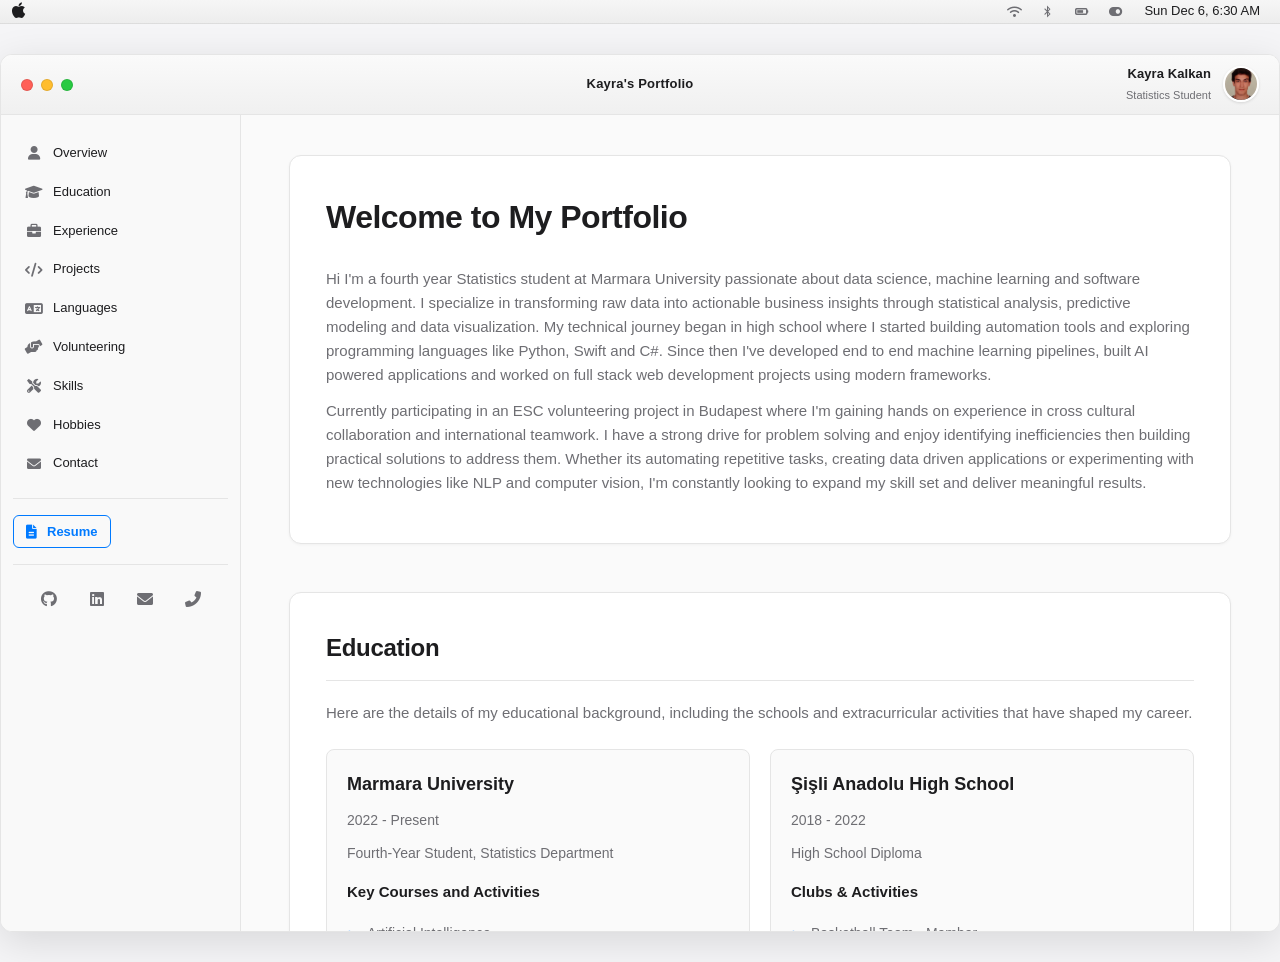
==== commit 8ec66963: "Add CV modal viewer with Google Docs integration" ====
--- a/index.html
+++ b/index.html
@@ -132,10 +132,10 @@
                     <div class="sidebar-divider"></div>
                     
                     <div class="resume-container">
-                        <a href="cv.pdf" target="_blank" class="resume-button">
+                        <button id="openCvModal" class="resume-button">
                             <i class="fas fa-file-alt"></i>
                             <span>Resume</span>
-                        </a>
+                        </button>
                     </div>
                     
                     <div class="sidebar-divider"></div>
@@ -628,6 +628,29 @@
         </div>
     </div>
     
+    <!-- CV Viewer Modal -->
+    <div id="cvModal" class="modal cv-modal">
+        <div class="modal-content cv-modal-content">
+            <div class="modal-header">
+                <h3>My Resume</h3>
+                <div class="cv-modal-actions">
+                    <a href="cv.pdf" download class="modal-btn download-btn">
+                        <i class="fas fa-download"></i>
+                        Download PDF
+                    </a>
+                    <button class="modal-close" id="closeCvModal">&times;</button>
+                </div>
+            </div>
+            <div class="modal-body cv-viewer-body">
+                <iframe id="cvIframe" src="" frameborder="0" allowfullscreen></iframe>
+                <div id="cvLoading" class="cv-loading">
+                    <div class="loading-spinner"></div>
+                    <p>Loading PDF...</p>
+                </div>
+            </div>
+        </div>
+    </div>
+
     <!-- Project Detail Modal -->
     <div id="projectModal" class="modal">
         <div class="modal-content">
--- a/styles.css
+++ b/styles.css
@@ -1989,6 +1989,95 @@
     color: var(--macos-text-primary);
 }
 
+/* ============================================
+   CV Viewer Modal
+   ============================================ */
+
+.cv-modal .cv-modal-content {
+    max-width: 90vw;
+    max-height: 90vh;
+    width: 1200px;
+}
+
+.cv-modal .modal-header {
+    display: flex;
+    align-items: center;
+    justify-content: space-between;
+    padding: 20px 24px;
+}
+
+.cv-modal .cv-modal-actions {
+    display: flex;
+    align-items: center;
+    gap: 12px;
+}
+
+.cv-modal .download-btn {
+    padding: 8px 16px;
+    background: var(--macos-accent);
+    color: white;
+    text-decoration: none;
+    border-radius: 8px;
+    font-size: 14px;
+    font-weight: 600;
+    display: inline-flex;
+    align-items: center;
+    gap: 8px;
+    transition: all 0.15s ease;
+}
+
+.cv-modal .download-btn:hover {
+    background: var(--macos-accent-hover);
+    transform: translateY(-2px);
+    box-shadow: 0 4px 12px rgba(0, 122, 255, 0.3);
+}
+
+.cv-viewer-body {
+    padding: 0;
+    height: calc(90vh - 80px);
+    overflow: hidden;
+    background: #f5f5f5;
+    position: relative;
+}
+
+#cvIframe {
+    width: 100%;
+    height: 100%;
+    border: none;
+}
+
+.cv-loading {
+    position: absolute;
+    top: 0;
+    left: 0;
+    width: 100%;
+    height: 100%;
+    display: flex;
+    flex-direction: column;
+    align-items: center;
+    justify-content: center;
+    background: white;
+    gap: 16px;
+}
+
+.loading-spinner {
+    width: 40px;
+    height: 40px;
+    border: 4px solid #e0e0e0;
+    border-top-color: var(--macos-accent);
+    border-radius: 50%;
+    animation: spin 1s linear infinite;
+}
+
+@keyframes spin {
+    to { transform: rotate(360deg); }
+}
+
+.cv-loading p {
+    color: var(--macos-text-secondary);
+    font-size: 14px;
+}
+
 .modal-btn.secondary:hover {
     background: #e0e0e0;
 }
@@ -2526,6 +2615,27 @@
     background: #4a4a4a;
 }
 
+/* CV Modal Dark Mode */
+body.dark-mode .cv-modal .download-btn {
+    background: #0a84ff;
+}
+
+body.dark-mode .cv-modal .download-btn:hover {
+    background: #0066cc;
+}
+
+body.dark-mode .cv-viewer-body {
+    background: #2d2d2d;
+}
+
+body.dark-mode .cv-loading {
+    background: #2d2d2d;
+}
+
+body.dark-mode .cv-loading p {
+    color: #d1d1d6;
+}
+
 /* Dark mode h3 links */
 body.dark-mode h3 a {
     color: #f5f5f7;
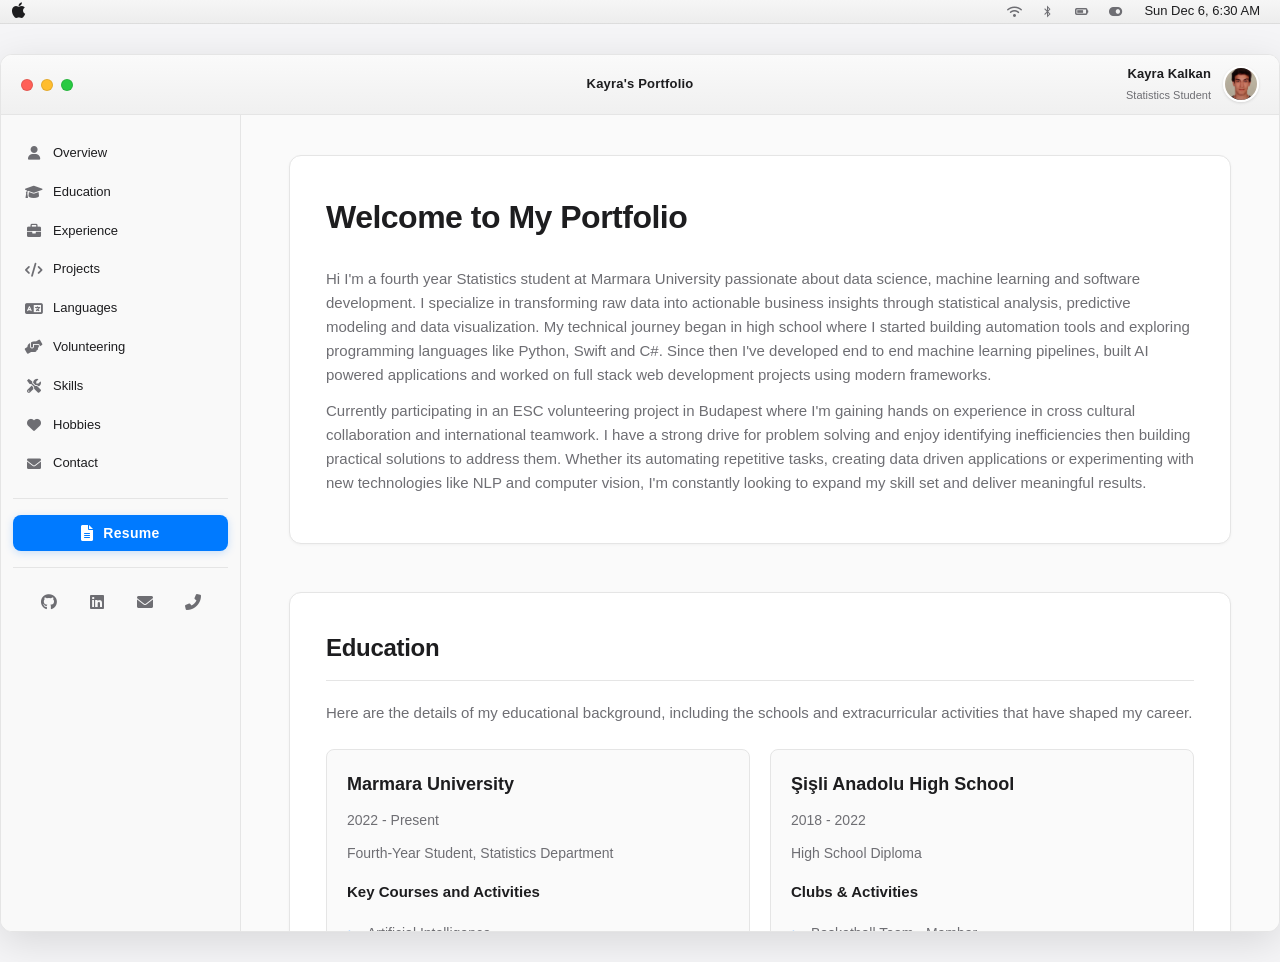
==== commit 2456f2ba: "Add Microsoft Clarity analytics and improve CV modal responsive design" ====
--- a/index.html
+++ b/index.html
@@ -9,6 +9,15 @@
     <link rel="icon" href="assets/code.png" type="image/png">  
     <link rel="apple-touch-icon" sizes="180x180" href="assets/code.png">  
     <link rel="stylesheet" href="https://cdnjs.cloudflare.com/ajax/libs/font-awesome/6.0.0-beta3/css/all.min.css">
+    
+    <!-- Microsoft Clarity -->
+    <script type="text/javascript">
+        (function(c,l,a,r,i,t,y){
+            c[a]=c[a]||function(){(c[a].q=c[a].q||[]).push(arguments)};
+            t=l.createElement(r);t.async=1;t.src="https://www.clarity.ms/tag/"+i;
+            y=l.getElementsByTagName(r)[0];y.parentNode.insertBefore(t,y);
+        })(window, document, "clarity", "script", "uyf88qroyp");
+    </script>
 </head>
 <body>
     <!-- macOS Menu Bar (Separate from Window) -->
--- a/styles.css
+++ b/styles.css
@@ -542,25 +542,38 @@
     display: flex;
     align-items: center;
     gap: 10px;
-    padding: 8px 12px;
-    background: transparent;
-    color: var(--macos-accent);
-    text-decoration: none;
-    font-size: 13px;
-    font-weight: 600;
-    border-radius: 6px;
-    border: 1px solid var(--macos-accent);
-    transition: all 0.15s ease;
-    justify-content: center;
-}
-
-.resume-button:hover {
+    padding: 10px 16px;
     background: var(--macos-accent);
     color: white;
+    text-decoration: none;
+    font-size: 14px;
+    font-weight: 600;
+    border-radius: 8px;
+    border: none;
+    transition: all 0.2s ease;
+    justify-content: center;
+    cursor: pointer;
+    width: 100%;
+    box-shadow: 0 2px 8px rgba(0, 122, 255, 0.2);
+}
+
+.resume-button:hover {
+    background: var(--macos-accent-hover);
+    transform: translateY(-2px);
+    box-shadow: 0 4px 12px rgba(0, 122, 255, 0.3);
+}
+
+.resume-button:active {
+    transform: translateY(0);
 }
 
 .resume-button i {
+    font-size: 16px;
+}
+
+.resume-button span {
     font-size: 14px;
+    letter-spacing: 0.3px;
 }
 
 /* Social Icons in Sidebar */
@@ -2455,13 +2468,14 @@
 }
 
 body.dark-mode .resume-button {
-    background: rgba(10, 132, 255, 0.1);
-    color: #0a84ff;
-    border: 1px solid #0a84ff;
+    background: #0a84ff;
+    color: white;
+    box-shadow: 0 2px 8px rgba(10, 132, 255, 0.3);
 }
 
 body.dark-mode .resume-button:hover {
-    background: rgba(10, 132, 255, 0.2);
+    background: #0066cc;
+    box-shadow: 0 4px 12px rgba(10, 132, 255, 0.4);
 }
 
 /* Dark mode skills section */
@@ -2906,10 +2920,48 @@
     
     /* Modal responsive */
     .modal-content {
-        width: 90%;
-        max-width: 400px;
-        margin: 20px auto;
-        padding: 20px 16px;
+        width: 95%;
+        max-width: 95%;
+        margin: 10px auto;
+        max-height: 90vh;
+    }
+    
+    /* CV Modal responsive */
+    .cv-modal .cv-modal-content {
+        width: 95vw;
+        max-width: 95vw;
+        max-height: 90vh;
+    }
+    
+    .cv-modal .modal-header {
+        padding: 12px 16px;
+        flex-wrap: wrap;
+        gap: 8px;
+    }
+    
+    .cv-modal .modal-header h3 {
+        font-size: 16px;
+        flex: 1 1 100%;
+    }
+    
+    .cv-modal .cv-modal-actions {
+        width: 100%;
+        justify-content: space-between;
+    }
+    
+    .cv-modal .download-btn {
+        padding: 6px 12px;
+        font-size: 12px;
+    }
+    
+    .cv-modal .modal-close {
+        width: 28px;
+        height: 28px;
+        font-size: 20px;
+    }
+    
+    .cv-viewer-body {
+        height: calc(90vh - 100px);
     }
     
     /* Date styling */
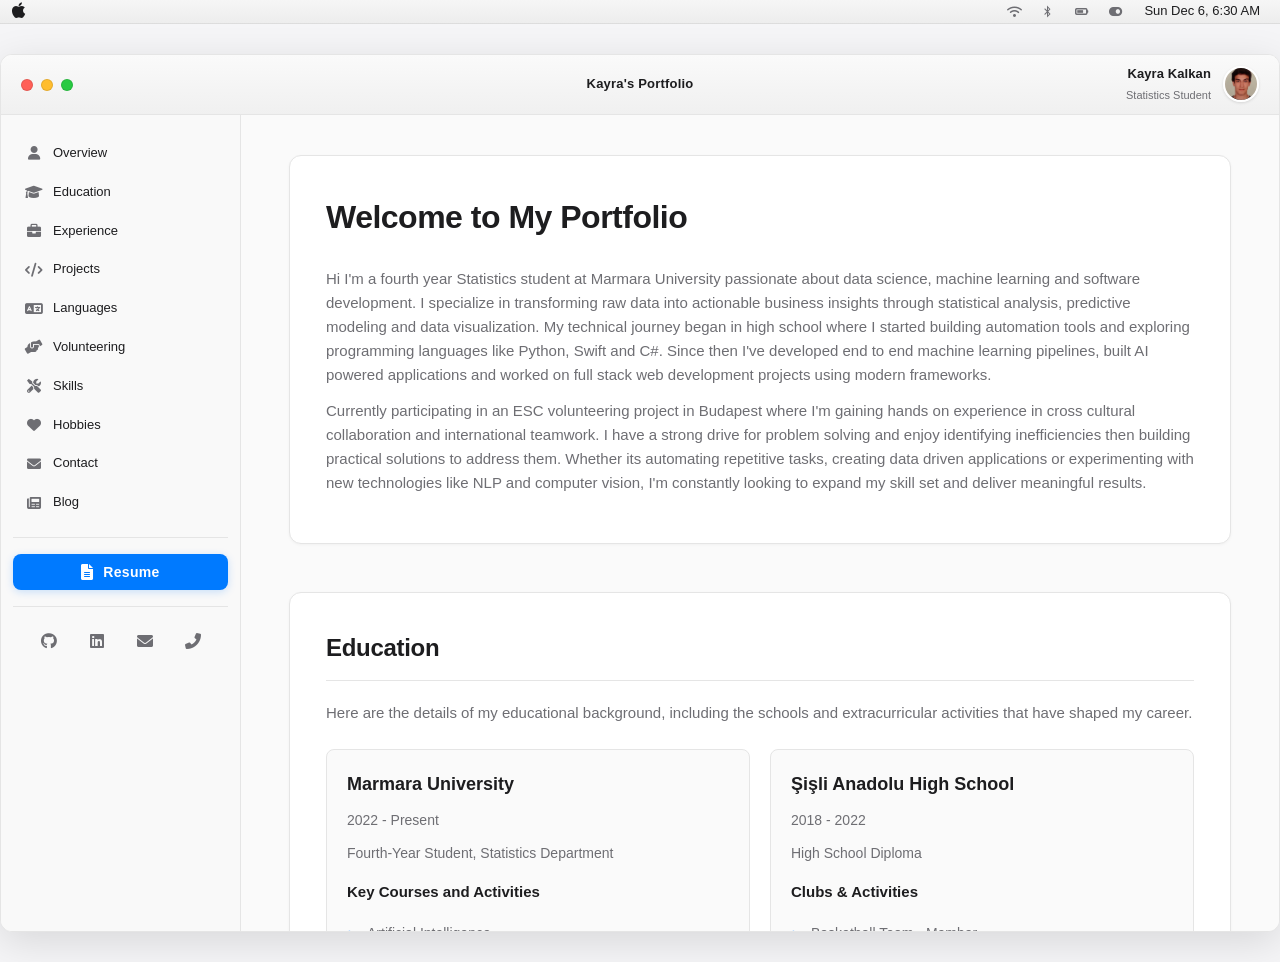
==== commit a2d48dbe: "blog page incremented" ====
--- a/index.html
+++ b/index.html
@@ -136,6 +136,10 @@
                             <i class="fas fa-envelope"></i>
                             <span>Contact</span>
                         </a></li>
+                        <li><a href="blog.html">
+                            <i class="fas fa-newspaper"></i>
+                            <span>Blog</span>
+                        </a></li>
                     </ul>
                     
                     <div class="sidebar-divider"></div>
--- a/styles.css
+++ b/styles.css
@@ -3087,3 +3087,471 @@
         padding: 16px 12px;
     }
 }
+
+/* ============================================
+   Blog Section Styles
+   ============================================ */
+
+.blog-container {
+    display: grid;
+    grid-template-columns: repeat(auto-fit, minmax(320px, 1fr));
+    gap: 20px;
+    margin-top: 24px;
+}
+
+.blog-card {
+    background: var(--macos-card-bg);
+    border: 1px solid var(--macos-border);
+    border-radius: 12px;
+    padding: 20px;
+    cursor: pointer;
+    position: relative;
+    transition: all 0.3s ease;
+    display: flex;
+    flex-direction: column;
+}
+
+.blog-card:hover {
+    transform: translateY(-8px);
+    box-shadow: 0 12px 28px rgba(0, 122, 255, 0.2);
+    border-color: var(--macos-accent);
+}
+
+.blog-card::after {
+    content: '↗';
+    position: absolute;
+    top: 12px;
+    right: 16px;
+    font-size: 18px;
+    color: var(--macos-accent);
+    opacity: 0;
+    transition: opacity 0.25s ease;
+}
+
+.blog-card:hover::after {
+    opacity: 1;
+}
+
+.blog-card-header {
+    display: flex;
+    align-items: flex-start;
+    justify-content: space-between;
+    gap: 12px;
+    margin-bottom: 12px;
+}
+
+.blog-card-title {
+    font-size: 16px;
+    font-weight: 600;
+    color: var(--macos-text-primary);
+    margin-bottom: 8px;
+    line-height: 1.4;
+}
+
+.blog-card-meta {
+    display: flex;
+    align-items: center;
+    gap: 12px;
+    margin-bottom: 12px;
+    font-size: 13px;
+    color: var(--macos-text-secondary);
+}
+
+.blog-card-date {
+    display: flex;
+    align-items: center;
+    gap: 4px;
+}
+
+.blog-card-date::before {
+    content: '';
+    display: inline-block;
+    width: 4px;
+    height: 4px;
+    background: var(--macos-text-secondary);
+    border-radius: 50%;
+}
+
+.category-tag {
+    display: inline-block;
+    padding: 4px 10px;
+    background: var(--macos-accent);
+    color: white;
+    border-radius: 6px;
+    font-size: 11px;
+    font-weight: 600;
+}
+
+.blog-excerpt {
+    flex-grow: 1;
+    font-size: 14px;
+    color: var(--macos-text-secondary);
+    line-height: 1.6;
+    margin-bottom: 12px;
+}
+
+/* Featured Posts Styling */
+.featured-posts {
+    display: flex;
+    flex-direction: column;
+    gap: 12px;
+}
+
+.featured-posts .blog-card {
+    padding: 16px 20px !important;
+    background: var(--macos-card-bg) !important;
+    border: 1px solid var(--macos-border) !important;
+    border-left: 3px solid var(--macos-accent) !important;
+    border-radius: 8px;
+    position: relative;
+    transition: all 0.2s ease;
+}
+
+.featured-posts .blog-card:hover {
+    transform: translateX(4px);
+    box-shadow: 0 4px 12px rgba(0, 122, 255, 0.15);
+}
+
+.featured-posts .blog-card::before {
+    content: '✨ Featured';
+    display: block;
+    font-size: 12px;
+    color: var(--macos-text-secondary);
+    margin-bottom: 8px;
+    font-weight: 500;
+}
+
+.featured-posts .blog-card::after {
+    display: none;
+}
+
+.featured-posts .blog-card-header {
+    display: block;
+}
+
+.featured-posts .blog-card h3,
+.featured-posts .blog-card-title {
+    color: var(--macos-text-primary) !important;
+    font-size: 16px !important;
+    font-weight: 600;
+    margin: 0 0 8px 0 !important;
+}
+
+.featured-posts .blog-card-meta {
+    display: flex;
+    gap: 12px;
+    align-items: center;
+}
+
+.featured-posts .blog-card-date {
+    font-size: 13px;
+    color: var(--macos-text-secondary);
+}
+
+.featured-posts .category-tag {
+    background: transparent !important;
+    color: var(--macos-accent) !important;
+    border: 1px solid var(--macos-accent);
+    padding: 2px 8px;
+    font-size: 11px;
+}
+
+.featured-posts .blog-excerpt {
+    display: none;
+}
+
+@media (max-width: 768px) {
+    .featured-posts .blog-card {
+        padding: 14px 16px !important;
+    }
+
+    .featured-posts .blog-card-title {
+        font-size: 15px !important;
+    }
+}
+
+/* Blog Post Page Styles */
+.blog-post-card {
+    padding: 48px;
+    max-width: 800px;
+    margin: 0 auto;
+}
+
+.blog-post-card h1 {
+    font-size: 32px;
+    font-weight: 700;
+    color: var(--macos-text-primary);
+    margin-bottom: 12px;
+    line-height: 1.3;
+}
+
+.blog-post-header {
+    display: flex;
+    align-items: center;
+    gap: 16px;
+    padding-bottom: 24px;
+    border-bottom: 1px solid var(--macos-border);
+    margin-bottom: 32px;
+}
+
+.blog-post-date {
+    font-size: 14px;
+    color: var(--macos-text-secondary);
+}
+
+.blog-post-category {
+    display: inline-block;
+    padding: 4px 12px;
+    background: var(--macos-accent);
+    color: white;
+    border-radius: 6px;
+    font-size: 12px;
+    font-weight: 600;
+}
+
+.blog-post-content {
+    font-size: 15px;
+    line-height: 1.8;
+    color: var(--macos-text-primary);
+}
+
+.blog-post-content h2 {
+    font-size: 24px;
+    font-weight: 600;
+    margin-top: 28px;
+    margin-bottom: 12px;
+    color: var(--macos-text-primary);
+}
+
+.blog-post-content h3 {
+    font-size: 18px;
+    font-weight: 600;
+    margin-top: 20px;
+    margin-bottom: 10px;
+    color: var(--macos-text-primary);
+}
+
+.blog-post-content h4 {
+    font-size: 16px;
+    font-weight: 600;
+    margin-top: 16px;
+    margin-bottom: 8px;
+}
+
+.blog-post-content p {
+    margin-bottom: 16px;
+}
+
+.blog-post-content ul,
+.blog-post-content ol {
+    margin-left: 24px;
+    margin-bottom: 16px;
+}
+
+.blog-post-content li {
+    margin-bottom: 8px;
+    line-height: 1.8;
+}
+
+.blog-post-content pre {
+    background: var(--macos-sidebar-bg);
+    border: 1px solid var(--macos-border);
+    border-radius: 8px;
+    padding: 16px;
+    overflow-x: auto;
+    margin-bottom: 16px;
+    font-family: 'SF Mono', Monaco, 'Cascadia Code', 'Roboto Mono', Consolas, 'Courier New', monospace;
+    font-size: 13px;
+    line-height: 1.6;
+}
+
+.blog-post-content code {
+    font-family: 'SF Mono', Monaco, 'Cascadia Code', 'Roboto Mono', Consolas, 'Courier New', monospace;
+    background: var(--macos-sidebar-bg);
+    padding: 2px 6px;
+    border-radius: 4px;
+    font-size: 13px;
+    color: var(--macos-accent);
+}
+
+.blog-post-content pre code {
+    background: none;
+    padding: 0;
+    color: var(--macos-text-primary);
+}
+
+/* Blog Categories */
+.blog-categories {
+    padding: 12px;
+}
+
+.blog-categories h3 {
+    font-size: 14px;
+    font-weight: 600;
+    color: var(--macos-text-primary);
+    margin-bottom: 8px;
+}
+
+.category-list {
+    display: flex;
+    flex-direction: column;
+    gap: 4px;
+}
+
+.category-btn {
+    padding: 8px 12px;
+    background: transparent;
+    border: none;
+    text-align: left;
+    border-radius: 6px;
+    cursor: pointer;
+    font-size: 13px;
+    color: var(--macos-text-secondary);
+    transition: all 0.15s ease;
+    text-decoration: none;
+}
+
+.category-btn:hover {
+    background: var(--macos-sidebar-bg);
+    color: var(--macos-text-primary);
+}
+
+.category-btn.active {
+    background: var(--macos-accent);
+    color: white;
+}
+
+/* Blog Post Navigation */
+.blog-post-meta {
+    padding: 12px 0;
+}
+
+.post-meta-item {
+    display: flex;
+    flex-direction: column;
+    gap: 4px;
+    margin-bottom: 12px;
+}
+
+.post-meta-label {
+    font-size: 11px;
+    color: var(--macos-text-secondary);
+    text-transform: uppercase;
+    letter-spacing: 0.5px;
+    font-weight: 600;
+}
+
+.post-meta-value {
+    font-size: 13px;
+    color: var(--macos-text-primary);
+    font-weight: 500;
+}
+
+.blog-navigation {
+    padding: 12px 0;
+}
+
+.nav-item {
+    margin-bottom: 16px;
+}
+
+.nav-label {
+    display: block;
+    font-size: 11px;
+    color: var(--macos-text-secondary);
+    text-transform: uppercase;
+    letter-spacing: 0.5px;
+    font-weight: 600;
+    margin-bottom: 8px;
+}
+
+.nav-link {
+    display: flex;
+    align-items: center;
+    gap: 8px;
+    color: var(--macos-accent);
+    text-decoration: none;
+    font-size: 13px;
+    font-weight: 500;
+    transition: all 0.15s ease;
+    padding: 6px 8px;
+    border-radius: 6px;
+}
+
+.nav-link:hover {
+    background: rgba(0, 122, 255, 0.1);
+    transform: translateX(4px);
+}
+
+.next-post .nav-link {
+    justify-content: flex-end;
+}
+
+.next-post .nav-link:hover {
+    transform: translateX(-4px);
+}
+
+/* Loading State */
+.blog-loading,
+.blog-post-loading {
+    display: flex;
+    flex-direction: column;
+    align-items: center;
+    justify-content: center;
+    padding: 48px;
+    gap: 16px;
+    color: var(--macos-text-secondary);
+}
+
+.loading-spinner {
+    width: 24px;
+    height: 24px;
+    border: 2px solid var(--macos-border);
+    border-top-color: var(--macos-accent);
+    border-radius: 50%;
+    animation: spin 0.8s linear infinite;
+}
+
+@keyframes spin {
+    to { transform: rotate(360deg); }
+}
+
+/* Blog Main Content Scrolling */
+.blog-main-content {
+    display: flex;
+    flex-direction: column;
+}
+
+.blog-post-main-content {
+    display: flex;
+    flex-direction: column;
+    overflow-y: auto;
+}
+
+.featured-posts-container {
+    margin-bottom: 48px;
+}
+
+/* Responsive Blog Styles */
+@media (max-width: 768px) {
+    .blog-container {
+        grid-template-columns: 1fr;
+        gap: 16px;
+    }
+
+    .featured-posts {
+        grid-template-columns: 1fr;
+    }
+
+    .blog-post-card {
+        padding: 24px;
+    }
+
+    .blog-post-card h1 {
+        font-size: 24px;
+    }
+
+    .blog-post-content {
+        font-size: 14px;
+    }
+}
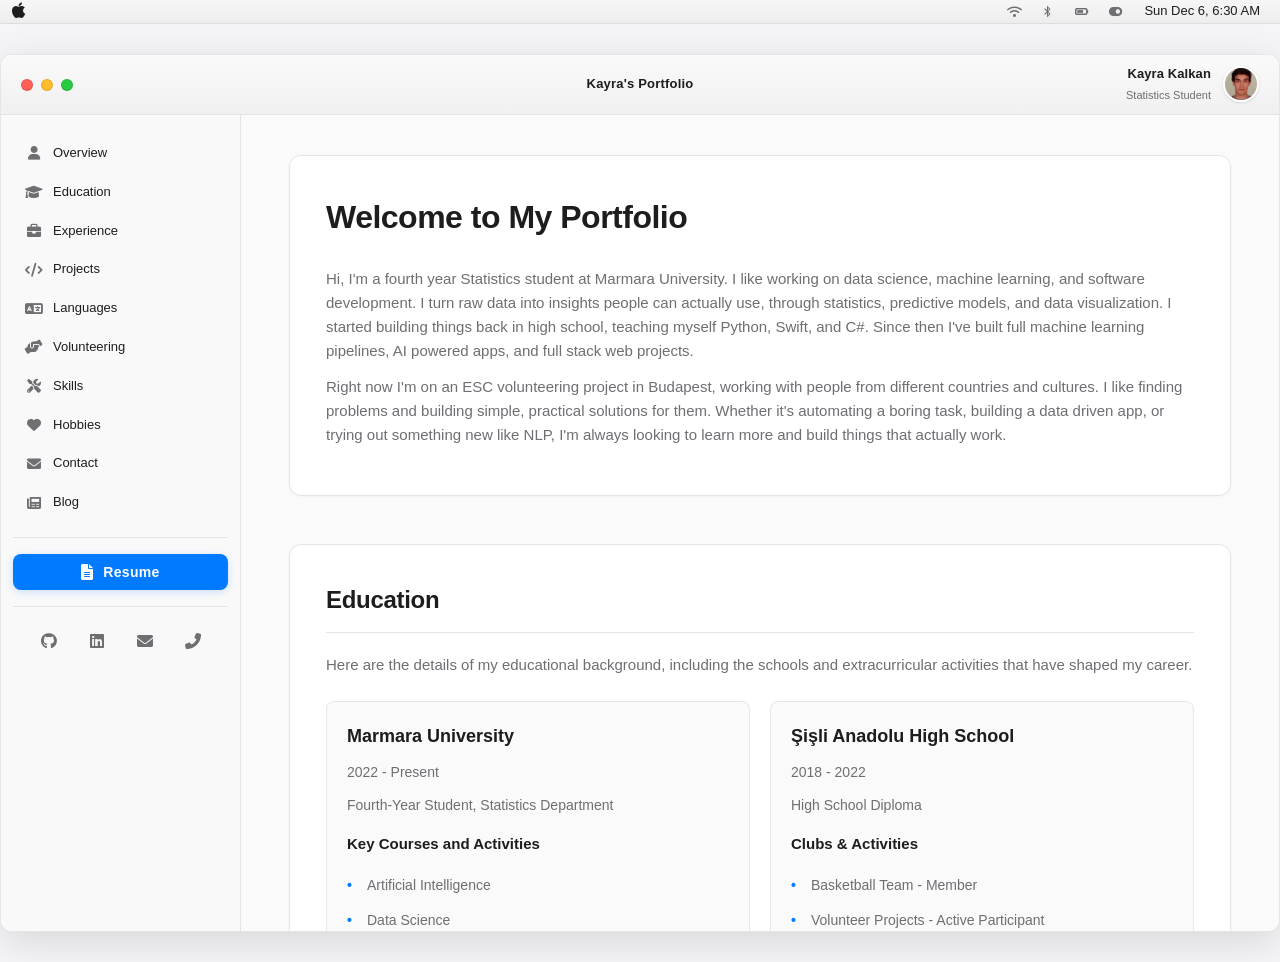
==== commit 1e282544: "Update portfolio with new projects and refresh content - Add Softtech (book recommender), World Cup " ====
--- a/index.html
+++ b/index.html
@@ -4,6 +4,16 @@
     <meta charset="UTF-8">
     <meta name="viewport" content="width=device-width, initial-scale=1.0, maximum-scale=5.0, user-scalable=yes">
     <meta http-equiv="X-UA-Compatible" content="ie=edge">
+    <meta name="description" content="Kayra Kalkan's portfolio - Statistics student building machine learning, data science, and AI-driven projects. See my work, experience, and skills.">
+    <meta property="og:type" content="website">
+    <meta property="og:url" content="https://kayrakalkan.github.io/">
+    <meta property="og:title" content="Kayra Kalkan | Portfolio">
+    <meta property="og:description" content="Statistics student building machine learning, data science, and AI-driven projects. See my work, experience, and skills.">
+    <meta property="og:image" content="https://kayrakalkan.github.io/photo.jpg">
+    <meta name="twitter:card" content="summary_large_image">
+    <meta name="twitter:title" content="Kayra Kalkan | Portfolio">
+    <meta name="twitter:description" content="Statistics student building machine learning, data science, and AI-driven projects. See my work, experience, and skills.">
+    <meta name="twitter:image" content="https://kayrakalkan.github.io/photo.jpg">
     <title>Kayra's Portfolio</title>
     <link rel="stylesheet" href="styles.css">
     <link rel="icon" href="assets/code.png" type="image/png">  
@@ -174,8 +184,8 @@
                 <section id="overview" class="content-section">
                     <div class="section-card">
                         <h1>Welcome to My Portfolio</h1>
-                        <p>Hi I'm a fourth year Statistics student at Marmara University passionate about data science, machine learning and software development. I specialize in transforming raw data into actionable business insights through statistical analysis, predictive modeling and data visualization. My technical journey began in high school where I started building automation tools and exploring programming languages like Python, Swift and C#. Since then I've developed end to end machine learning pipelines, built AI powered applications and worked on full stack web development projects using modern frameworks.</p>
-                        <p>Currently participating in an ESC volunteering project in Budapest where I'm gaining hands on experience in cross cultural collaboration and international teamwork. I have a strong drive for problem solving and enjoy identifying inefficiencies then building practical solutions to address them. Whether its automating repetitive tasks, creating data driven applications or experimenting with new technologies like NLP and computer vision, I'm constantly looking to expand my skill set and deliver meaningful results.</p>
+                        <p>Hi, I'm a fourth year Statistics student at Marmara University. I like working on data science, machine learning, and software development. I turn raw data into insights people can actually use, through statistics, predictive models, and data visualization. I started building things back in high school, teaching myself Python, Swift, and C#. Since then I've built full machine learning pipelines, AI powered apps, and full stack web projects.</p>
+                        <p>Right now I'm on an ESC volunteering project in Budapest, working with people from different countries and cultures. I like finding problems and building simple, practical solutions for them. Whether it's automating a boring task, building a data driven app, or trying out something new like NLP, I'm always looking to learn more and build things that actually work.</p>
                     </div>
                 </section>
 
@@ -215,9 +225,21 @@
                         <h2>Experience</h2>
                         <p class="section-description">My professional work experience in technology, AI, and Data Science.</p>
                         <div class="experiment-container">
+                            <div class="experiment-box card clickable-card" data-link="https://softtech.com.tr">
+                                <h3><a href="https://softtech.com.tr" target="_blank">Softtech - AI Developer Intern</a></h3>
+                                <p>Built and compared a few ways to recommend books: item-based, user-based, and content-based filtering, plus a plain popularity baseline to check the others against. Content-based filtering (matching books by category, blended with a popularity score) won on the metrics that mattered most, so that's what went into production. Built the full app around it too, with a React frontend and a FastAPI backend. Later added a RAG based chat feature, where Gemini calls real search and wishlist tools to answer book requests in plain language.</p>
+                                <div class="skills">
+                                    <span class="skill-tag python">Python</span>
+                                    <span class="skill-tag ml">Scikit-learn</span>
+                                    <span class="skill-tag pandas">Pandas</span>
+                                    <span class="skill-tag gemini">Gemini AI</span>
+                                    <span class="skill-tag react">React</span>
+                                </div>
+                                <p class="date">June 2026 - July 2026</p>
+                            </div>
                             <div class="experiment-box card clickable-card" data-link="https://metariom.com/en/home/">
                                 <h3><a href="https://metariom.com/en/home/" target="_blank">Metariom Soft - VR Game Developer</a></h3>
-                                <p>Worked on immersive VR projects using Unreal Engine at an international game development company. Developed interactive virtual reality experiences while collaborating with a multicultural team across different time zones. Gained hands on experience with 3D environment design, physics based interactions and VR optimization techniques. Split time between remote work and office collaboration which strengthened my self management skills and ability to work independently while maintaining clear communication with team members.</p>
+                                <p>Worked on VR projects using Unreal Engine at an international game studio. Built interactive VR experiences with a team spread across different time zones. Worked on 3D environments and physics based interactions, and made sure everything ran smoothly in VR. Split my time between remote work and the office, which taught me how to manage my own schedule and stay in close contact with the team.</p>
                                 <div class="skills">
                                     <span class="skill-tag unrealengine">Unreal Engine</span>
                                     <span class="skill-tag vr">VR</span>
@@ -226,7 +248,7 @@
                             </div>
                             <div class="experiment-box card clickable-card" data-link="https://marungpt.com">
                                 <h3><a href="https://marungpt.com" target="_blank">MarunGPT: AI-Powered University Assistance System</a></h3>
-                                <p>Built an AI driven chatbot system that helps students find answers to university related questions using natural language processing. Implemented keyword extraction pipelines with NLP techniques and integrated Elasticsearch for semantic document retrieval from official university resources. The system processes user queries, retrieves relevant documents and generates contextually accurate responses using OpenAI API. This project deepened my understanding of information retrieval systems, vector search and building production ready AI applications that handle real user traffic.</p>
+                                <p>Built an AI chatbot that helps students find answers to university questions. It uses NLP to pull the key terms out of a question, then uses Elasticsearch to search official university documents for the right ones. The OpenAI API then writes a clear answer based on what it found. The chatbot is live and gets used by real students every day.</p>
                                 <div class="skills">
                                     <span class="skill-tag python">Python</span>
                                     <span class="skill-tag elasticsearch">Elasticsearch</span>
@@ -236,7 +258,7 @@
                             </div>
                             <div class="experiment-box card">
                                 <h3>Cocrm Internship - Data Mining</h3>
-                                <p>Conducted large scale data mining and analysis on datasets containing thousands of records to identify patterns and calculate performance metrics. Worked with Python libraries like Pandas and NumPy for data cleaning, transformation and statistical analysis. Built automated pipelines to extract meaningful business insights from raw data and created reports for stakeholders. This experience strengthened my skills in exploratory data analysis, data preprocessing and working with real world messy datasets.</p>
+                                <p>Analyzed large datasets with thousands of records to find patterns and calculate performance numbers. Used Python, Pandas, and NumPy to clean and process the data. Built automated pipelines that turned raw data into useful business insights, then put together reports for the team. Got a lot of practice cleaning up messy, real world data.</p>
                                 <div class="skills">
                                     <span class="skill-tag python">Python</span>
                                     <span class="skill-tag datascience">Data Analysis</span>
@@ -245,7 +267,7 @@
                             </div>
                             <div class="experiment-box card">
                                 <h3>Shield Games Soft</h3>
-                                <p>Founded and managed my own indie game development studio where I designed, developed and published four mobile games on Google Play and App Store. Handled the entire product lifecycle from concept and design through development testing and deployment. Gained practical experience with game engines including Unity and Unreal Engine along with mobile optimization, user experience design and app store marketing strategies. This entrepreneurial venture taught me project management, deadline handling and iterating based on user feedback.</p>
+                                <p>Started and ran my own small game studio. Designed, built, and published four mobile games on Google Play and the App Store, handling everything from the idea to testing to release. Used Unity and Unreal Engine, and learned about mobile optimization, UX design, and how to market an app. Running the whole thing myself taught me project management, hitting deadlines, and improving games based on user feedback.</p>
                                 <div class="skills">
                                     <span class="skill-tag unrealengine">Unreal Engine</span>
                                     <span class="skill-tag unity">Unity</span>
@@ -259,12 +281,76 @@
                 <section id="projects" class="content-section">
                     <div class="section-card">
                         <h2>Projects</h2>
-                        <p class="section-description">A collection of personal and professional projects showcasing my skills in machine learning, web development, automation and data engineering. Each project represents hands on experience solving real problems with modern technologies.</p>
+                        <p class="section-description">A mix of personal and work projects that show what I can build with machine learning, web development, automation, and data engineering. Each one is something real I built to solve an actual problem.</p>
                         <div class="project-container">
                             <!-- Top Priority Projects -->
+                            <div class="project-box card" data-project="book-recommender" data-github="https://github.com/Kayrakalkan/softtech_internship" data-live="https://softtech-internship.vercel.app">
+                                <h3>Book Recommendation System - Softtech</h3>
+                                <p>Built and tested four ways to recommend books: item-based, user-based, and content-based filtering, plus a plain popularity baseline to sanity check the others. Compared them on precision, recall, RMSE and MAE across thousands of users. Content-based filtering (matching books by category, blended with a popularity score) won on the metrics that mattered most for personalized discovery, so that's the one that shipped. Also built a RAG based chat feature on top: Gemini reads what a user asks for in plain language and calls real tools to search the catalog and add books to their wishlist. Full app built with a React frontend and a FastAPI backend.</p>
+                                <div class="skills">
+                                    <span class="skill-tag python">Python</span>
+                                    <span class="skill-tag ml">Scikit-learn</span>
+                                    <span class="skill-tag pandas">Pandas</span>
+                                    <span class="skill-tag gemini">Gemini AI</span>
+                                    <span class="skill-tag react">React</span>
+                                </div>
+                                <p class="date">June 2026 - July 2026</p>
+                            </div>
+
+                            <div class="project-box card" data-project="simulationrobot" data-github="https://github.com/Kayrakalkan/robot_simulation">
+                                <h3>Robot Navigation Simulator (SLAM)</h3>
+                                <p>Built a robot navigation simulator from scratch to learn SLAM and path planning by actually building them. A simulated robot uses ray cast LIDAR to scan a room it doesn't know yet, builds an occupancy grid map from what it finds, and picks where to explore next using frontier based exploration. Once the room is mapped, it can save the map, reload it later, and navigate straight to any point I click using A* path planning with path smoothing. Built the simulation in Python with Pygame, plus a FastAPI web server and an Angular dashboard to watch it from the browser. Covered with a real pytest test suite across the planning, mapping, and sensor code.</p>
+                                <div class="skills">
+                                    <span class="skill-tag python">Python</span>
+                                    <span class="skill-tag numpy">NumPy</span>
+                                    <span class="skill-tag fastapi">FastAPI</span>
+                                    <span class="skill-tag angular">Angular</span>
+                                </div>
+                                <p class="date">July 2026</p>
+                            </div>
+
+                            <div class="project-box card" data-project="worldcup-ai" data-github="https://github.com/Kayrakalkan/worldcup_ai_predictions">
+                                <h3>World Cup AI Match Analysis</h3>
+                                <p>Built a web app that gives AI generated match previews and score predictions for World Cup games. Match schedules come in automatically from a sports API, then Google Gemini searches the web for team form, injuries, and head to head stats to write a full match analysis. Results are saved in Supabase so the site loads instantly for visitors, with no live API calls needed. Built to run on free hosting only, so the AI analysis runs one match at a time to stay inside Vercel's serverless limits.</p>
+                                <div class="skills">
+                                    <span class="skill-tag python">Python</span>
+                                    <span class="skill-tag flask">Flask</span>
+                                    <span class="skill-tag gemini">Gemini AI</span>
+                                    <span class="skill-tag supabase">Supabase</span>
+                                    <span class="skill-tag vercel">Vercel</span>
+                                </div>
+                                <p class="date">June 2026</p>
+                            </div>
+
+                            <div class="project-box card" data-project="wekisstennis" data-github="https://github.com/Kayrakalkan/wekisstennis" data-live="https://wekisstennis.vercel.app">
+                                <h3>WeKissTennis - Tennis Prediction App</h3>
+                                <p>Built a room based prediction game for Wimbledon. Users create or join a room with friends, predict match winners and exact set scores, and make a pre tournament top 5 "podium" pick. Scores update automatically through a scheduled job that checks live results and updates the leaderboard, both inside each room and on a global top 10. Built with React and Supabase, with English and Turkish language support.</p>
+                                <div class="skills">
+                                    <span class="skill-tag react">React</span>
+                                    <span class="skill-tag typescript">TypeScript</span>
+                                    <span class="skill-tag tailwind">Tailwind</span>
+                                    <span class="skill-tag supabase">Supabase</span>
+                                    <span class="skill-tag vercel">Vercel</span>
+                                </div>
+                                <p class="date">June 2026 - Present</p>
+                            </div>
+
+                            <div class="project-box card" data-project="clothesfinder" data-github="https://github.com/Kayrakalkan">
+                                <h3>Clothes Finder - AI Fashion Search</h3>
+                                <p>Built an AI powered search engine for clothes. Instead of filters, users type what they want in plain Turkish or English, like "short white basic t-shirt, not oversized." Gemini reads the request and turns it into structured filters, then a vector database (Qdrant) matches it against text and image embeddings of real scraped Zara products. A ranking system scores each result on fit, style, and similarity, and Gemini writes a short "why this fits you" note for each one. Built the scraper, the data pipeline, and the FastAPI search backend myself.</p>
+                                <div class="skills">
+                                    <span class="skill-tag python">Python</span>
+                                    <span class="skill-tag fastapi">FastAPI</span>
+                                    <span class="skill-tag gemini">Gemini AI</span>
+                                    <span class="skill-tag qdrant">Qdrant</span>
+                                    <span class="skill-tag postgresql">PostgreSQL</span>
+                                </div>
+                                <p class="date">June 2026 - July 2026</p>
+                            </div>
+
                             <div class="project-box card" data-project="tennis-prediction" data-github="https://github.com/Kayrakalkan/ml_tennis_matchs_predict">
                                 <h3>Tennis Match Prediction ML</h3>
-                                <p>Built an end to end machine learning pipeline for predicting ATP tennis match outcomes using historical match data. Engineered domain specific features including Elo ratings, head to head statistics, surface specialization scores and recent form metrics. Implemented and compared multiple classification algorithms like Logistic Regression, Random Forest and XGBoost. The final model achieved 72.9% prediction accuracy demonstrating that well crafted feature engineering often outperforms complex model architectures. Used Pandas for data manipulation and Scikit learn for model training and evaluation.</p>
+                                <p>Built a machine learning pipeline that predicts ATP tennis match results using historical match data. Created features like Elo ratings, head to head stats, surface specialization, and recent form. Tried a few models, including Logistic Regression, Random Forest, and XGBoost, and compared the results. The final model hit 72.9% accuracy, which showed that good feature engineering can matter more than a fancy model. Used Pandas for the data work and Scikit-learn to train and test the models.</p>
                                 <div class="skills">
                                     <span class="skill-tag python">Python</span>
                                     <span class="skill-tag pandas">Pandas</span>
@@ -276,7 +362,7 @@
                             
                             <div class="project-box card" data-project="flights-tracker" data-github="https://github.com/Kayrakalkan">
                                 <h3>Flights Vacation Tracker — AI-Based</h3>
-                                <p>Developed a Python automation tool that scrapes flight booking platforms to find optimal travel routes between two origin countries across flexible date ranges. The system compares fares from multiple departure points to fixed or dynamic destinations. Integrated an AI powered itinerary engine using OpenAI API that generates multi city trip suggestions for 3 to 5 day vacations and ranks options by total cost. Built with Playwright for browser automation, Pandas for data processing and SQLite for storing scraped results. Currently running continuous tests for personal travel planning use cases.</p>
+                                <p>Built a Python tool that scrapes flight booking sites to find the best travel routes between two countries, checking a flexible range of dates. It compares prices from different departure cities to one or more destinations. Also added an AI itinerary generator with the OpenAI API that suggests 3 to 5 day multi city trips and ranks them by total cost. Built with Playwright for the browser automation, Pandas for the data, and SQLite to store results. Still testing it out for my own trip planning.</p>
                                 <div class="skills">
                                     <span class="skill-tag python">Python</span>
                                     <span class="skill-tag playwright">Playwright</span>
@@ -289,7 +375,7 @@
                             
                             <div class="project-box card" data-project="cocrm" data-github="https://github.com/Kayrakalkan">
                                 <h3>CoCrm Data Mining Project</h3>
-                                <p>Built a web scraping pipeline to extract contact information from 25000 company websites including emails and phone numbers. Implemented proxy rotation and request throttling to handle large scale data collection reliably. Used BeautifulSoup and custom crawlers to parse diverse HTML structures and extract structured data. Processed and cleaned the collected data using Pandas and NumPy then exported results for CRM integration. This project taught me about handling edge cases in web scraping, working with messy real world data and building robust data pipelines.</p>
+                                <p>Built a web scraping pipeline that pulled contact info like emails and phone numbers from 25,000 company websites. Used proxy rotation and request throttling so the large scale scraping stayed reliable. Used BeautifulSoup and custom crawlers to handle all the different HTML layouts. Cleaned and processed everything with Pandas and NumPy, then exported it for CRM use. Learned a lot about handling messy real world data and edge cases in web scraping.</p>
                                 <div class="skills">
                                     <span class="skill-tag crawling">Crawling</span>
                                     <span class="skill-tag numpy">Numpy</span>
@@ -300,7 +386,7 @@
                             
                             <div class="project-box card" data-project="ai-lyrics" data-github="https://github.com/Kayrakalkan">
                                 <h3>AI-based Fine-Tuning Song Lyrics Translation</h3>
-                                <p>Fine tuned language models to provide contextually accurate translations of song lyrics while preserving emotional meaning and cultural nuances. Created training datasets from human translated lyrics pairs and used them to improve model output quality. Built a search interface where users can look up any song and receive AI generated translations that capture the original sentiment. Gained practical experience in data preparation, text preprocessing, model fine tuning and evaluating translation quality metrics.</p>
+                                <p>Fine tuned a language model to translate song lyrics while keeping the emotional meaning and cultural feel intact. Built training data from real human translated lyrics and used it to improve the model's output. Also built a simple search interface where you can look up a song and get an AI translation that still feels right. Learned a lot about preparing data, fine tuning models, and checking translation quality.</p>
                                 <div class="skills">
                                     <span class="skill-tag python">Python</span>
                                     <span class="skill-tag ml">Machine Learning</span>
@@ -311,7 +397,7 @@
                             <!-- Additional Projects -->
                             <div class="project-box card" data-project="sportcenter" data-github="https://github.com/Kayrakalkan/sportcenter_reservaiton_webapp">
                                 <h3>Sport Center Reservation WebApp</h3>
-                                <p>Developed a full stack web application for managing university sports facility bookings. Faculty members can reserve weekly training slots through an interactive calendar interface while administrators have full control over scheduling and user management. Implemented role based access control with different permission levels for users and admins. Built the frontend with Angular 19 featuring real time availability checking and responsive design. Backend built with ASP.NET Core 9 Web API and Entity Framework for database operations. Includes conflict prevention logic and one hour slot booking rules.</p>
+                                <p>Built a full stack web app for booking university sports facilities. Faculty can reserve weekly training slots through a calendar, and admins can manage the whole schedule and user list. Added role based access so users and admins see different permissions. Frontend is Angular 19 with real time slot checking and a responsive layout. Backend is ASP.NET Core 9 Web API with Entity Framework. Also handles conflict prevention and one hour booking rules.</p>
                                 <div class="skills">
                                     <span class="skill-tag angular">Angular 19</span>
                                     <span class="skill-tag dotnet">ASP.NET Core 9</span>
@@ -323,7 +409,7 @@
                             
                             <div class="project-box card" data-project="vacation-countdown" data-github="https://github.com/Kayrakalkan/vacation-countdown">
                                 <h3>Vacation Countdown & Planner App</h3>
-                                <p>Created a lightweight web app for tracking upcoming vacation dates with automatic daily reminders via SMS or WhatsApp. Users can add and edit vacation entries, attach notes and view all planned trips in one place. Backend built with Flask handling REST API endpoints and SQLite for data persistence. Integrated Twilio API for sending scheduled notification messages. The app features a mobile friendly interface designed for quick personal planning and countdown tracking.</p>
+                                <p>Made a simple web app for tracking upcoming vacations, with daily reminders sent by SMS or WhatsApp. Users can add and edit trips, add notes, and see everything in one place. Backend is Flask with a REST API and SQLite for storage. Used the Twilio API to send the scheduled reminders. Mobile friendly, built for quick personal trip planning.</p>
                                 <div class="skills">
                                     <span class="skill-tag python">Python</span>
                                     <span class="skill-tag flask">Flask</span>
@@ -335,7 +421,7 @@
                             
                             <div class="project-box card" data-project="visa-checker" data-github="https://github.com/Kayrakalkan/visa_application">
                                 <h3>Visa Appointment Checker</h3>
-                                <p>Built a Python automation tool that monitors visa appointment availability on embassy websites and sends real time SMS alerts when slots open up. Uses Playwright for headless browser automation to navigate appointment pages and check availability at configurable intervals. Implemented error handling, automatic retries and session management for reliable long running operation. Integrated Twilio for instant SMS notifications when appointments become available. Developed for educational purposes to explore web automation and async programming patterns with AsyncIO.</p>
+                                <p>Built a Python tool that checks visa appointment slots on embassy websites and sends an SMS the moment one opens up. Uses Playwright to check availability at set intervals. Added error handling, retries, and session management so it can run reliably for a long time. Twilio sends the SMS alerts. Built mainly to learn web automation and async programming with AsyncIO.</p>
                                 <div class="skills">
                                     <span class="skill-tag python">Python</span>
                                     <span class="skill-tag playwright">Playwright</span>
@@ -347,7 +433,7 @@
                             
                             <div class="project-box card" data-project="tesla-monitor" data-github="https://github.com/Kayrakalkan/tesla_bot">
                                 <h3>Tesla Stock Monitor Bot</h3>
-                                <p>Created an automated monitoring bot that tracks vehicle inventory on the Tesla Turkey website and sends SMS alerts when specific models become available. Uses Playwright to automate browser interactions and handle dynamic page elements including modal dialogs. Containerized with Docker for easy deployment and configured to run on scheduled intervals via cron jobs. Integrated Twilio API for instant mobile notifications. The project demonstrates practical automation skills and real time monitoring system design.</p>
+                                <p>Built a bot that tracks Tesla Turkey's vehicle inventory and sends an SMS when a specific model becomes available. Uses Playwright to handle the site's dynamic pages and pop ups. Put it in Docker and ran it on a schedule with cron jobs. Twilio handles the SMS alerts. A good hands on project for automation and real time monitoring.</p>
                                 <div class="skills">
                                     <span class="skill-tag python">Python</span>
                                     <span class="skill-tag playwright">Playwright</span>
@@ -357,18 +443,9 @@
                                 <p class="date">May 2025</p>
                             </div>
                             
-                            <div class="project-box card" data-project="instafinder" data-github="https://github.com/Kayrakalkan">
-                                <h3>Instafinder</h3>
-                                <p>Developed a facial recognition system that analyzes profile pictures across social media accounts to find potential matches. The system takes a target image and a list of account URLs as input then uses computer vision libraries to extract facial embeddings and calculate similarity scores. Gained hands on experience with image processing pipelines, face detection algorithms, feature vector comparisons and working with AI models for biometric analysis. Built for educational and experimental purposes exploring the capabilities of facial recognition technology. Not publicly available.</p>
-                                <div class="skills">
-                                    <span class="skill-tag python">Python</span>
-                                    <span class="skill-tag ai">AI</span>
-                                </div>
-                                <p class="date">November 2024</p>
-                            </div>
                             <div class="project-box card" data-project="zara" data-github="https://github.com/Kayrakalkan">
                                 <h3>Zara Stock App</h3>
-                                <p>Built an automation tool that monitors Zara product availability and automatically adds items to cart when they come back in stock. Uses session cookies for authentication and continuously checks stock levels for products in a personalized watchlist. Implemented email notification system to alert users when items are successfully added to their cart. The project involved working with HTTP requests, cookie management, web scraping and building automated workflows that save time on repetitive tasks.</p>
+                                <p>Built a tool that watches Zara product pages and adds an item to your cart automatically once it's back in stock. Uses session cookies to stay logged in and keeps checking stock for items on a personal watchlist. Sends an email once something gets added to the cart. Good practice with HTTP requests, cookies, scraping, and building automation that saves real time.</p>
                                 <div class="skills">
                                     <span class="skill-tag python">Python</span>
                                     <span class="skill-tag crawling">Crawling</span>
@@ -377,7 +454,7 @@
                             </div>
                             <div class="project-box card" data-project="travel-app" data-github="https://github.com/Kayrakalkan">
                                 <h3>Swift Travel App</h3>
-                                <p>Developed a mobile application for iOS where users can share travel experiences and discover new destinations. Features include uploading visited locations with photos, writing reviews and marking places on an interactive map. Built with Swift and integrated Firebase for user authentication, real time database and cloud storage. This was my first mobile development project which taught me iOS development fundamentals, user interface design principles and working with location based services and map APIs.</p>
+                                <p>Built an iOS app where users can share travel experiences and find new places to visit. You can upload photos of places you've been, write reviews, and mark them on an interactive map. Built with Swift and Firebase for login, the database, and file storage. My first mobile app project, and it taught me the basics of iOS development, UI design, and working with maps and location APIs.</p>
                                 <div class="skills">
                                     <span class="skill-tag swift">Swift</span>
                                     <span class="skill-tag firebase">Firebase</span>
@@ -386,7 +463,7 @@
                             </div>
                             <div class="project-box card" data-project="tennis-app" data-github="https://github.com/Kayrakalkan">
                                 <h3>Apple Watch Tennis Counter App</h3>
-                                <p>Built a watchOS application for tennis players to track match scores directly from their wrist. Users can log games, sets and individual points with simple taps making it easy to keep score during active play. Developed with Swift using WatchKit framework and optimized for the small screen interface of Apple Watch. This project introduced me to wearable app development and designing intuitive user experiences for constrained device form factors.</p>
+                                <p>Built a watchOS app for tennis players to keep score right from their wrist. You can log games, sets, and points with a simple tap while playing. Built with Swift and WatchKit, designed for the small Apple Watch screen. My first time building for a wearable, and it taught me how to design simple UI for a tiny screen.</p>
                                 <div class="skills">
                                     <span class="skill-tag swift">Swift</span>
                                 </div>
@@ -394,7 +471,7 @@
                             </div>
                             <div class="project-box card" data-project="fullstack" data-github="https://github.com/Kayrakalkan">
                                 <h3>Business Website - Full Stack</h3>
-                                <p>Developed a company management system with inventory tracking, product CRUD operations and role based user permissions. Backend built with C# ASP.NET handling REST API endpoints with MySQL database for data storage. Implemented different dashboard views for sales, admin and regular users with appropriate access controls. Frontend developed using Angular with responsive design and modern UI components. APIs tested and documented using Postman. This project gave me comprehensive full stack experience covering database design, API development and frontend backend integration.</p>
+                                <p>Built a company management system with inventory tracking, product CRUD, and role based permissions. Backend is C# ASP.NET with a REST API and MySQL database. Built separate dashboards for sales, admin, and regular users, each with the right access level. Frontend is Angular with a responsive layout. Tested and documented the APIs with Postman. A solid full stack project covering database design, API work, and connecting frontend to backend.</p>
                                 <div class="skills">
                                     <span class="skill-tag csharp">C#</span>
                                     <span class="skill-tag mysql">MySQL</span>
@@ -402,9 +479,18 @@
                                 </div>
                                 <p class="date">April 2020</p>
                             </div>
+                            <div class="project-box card" data-project="fefstats" data-github="https://github.com/Kayrakalkan/fefstats" data-live="https://fefstats.vercel.app">
+                                <h3>FEF Stats - Basketball Analytics Dashboard</h3>
+                                <p>Built a stats dashboard for my faculty basketball team. Pulls game and season data from the league's API through a GraphQL client, then computes advanced stats the official app doesn't show, like True Shooting % and Effective FG%. An admin panel lets the team refresh the data with one tap. Runs on Vercel with Python serverless functions, and has a real pytest test suite behind it.</p>
+                                <div class="skills">
+                                    <span class="skill-tag python">Python</span>
+                                    <span class="skill-tag vercel">Vercel</span>
+                                </div>
+                                <p class="date">Ongoing — 2026</p>
+                            </div>
                             <div class="project-box card" data-project="games" data-github="https://github.com/Kayrakalkan">
                                 <h3>Game Projects</h3>
-                                <p>Designed and developed multiple mobile games during high school using Unity and Unreal Engine publishing them on Google Play and App Store. Managed the complete development lifecycle from game design and asset creation through testing and app store submission. Learned about production vs testing environments, app store optimization and mobile game marketing. These projects developed my self learning abilities as I tackled new technical challenges independently and built a foundation for creative problem solving.</p>
+                                <p>Designed and built several mobile games in high school using Unity and Unreal Engine, and published them on Google Play and the App Store. Handled the whole process myself: game design, assets, testing, and store submission. Learned about production vs testing builds, app store optimization, and basic mobile marketing. These projects taught me how to learn new things on my own and solve problems creatively.</p>
                                 <div class="skills">
                                     <span class="skill-tag unrealengine">Unreal Engine</span>
                                     <span class="skill-tag unity">Unity</span>
@@ -675,6 +761,10 @@
                 <p id="modalDescription"></p>
                 <div id="modalSkills" class="modal-tech-tags"></div>
                 <div class="modal-actions">
+                    <button class="modal-btn primary" id="modalLiveLink">
+                        <i class="fas fa-arrow-up-right-from-square"></i>
+                        Live Demo
+                    </button>
                     <button class="modal-btn github-btn" id="modalGithubLink">
                         <i class="fab fa-github"></i>
                         View on GitHub
--- a/styles.css
+++ b/styles.css
@@ -1370,10 +1370,64 @@
     border: 1px solid #bbdefb;
 }
 
-.skill-tag.postgresql { 
-    background: #e8eaf6; 
-    color: #283593; 
+.skill-tag.postgresql {
+    background: #e8eaf6;
+    color: #283593;
     border: 1px solid #c5cae9;
+}
+
+.skill-tag.react {
+    background: #e6f2ff;
+    color: #0969da;
+    border: 1px solid #bfdcff;
+}
+
+.skill-tag.typescript {
+    background: #eaf2fb;
+    color: #2a5a99;
+    border: 1px solid #c3d9f0;
+}
+
+.skill-tag.tailwind {
+    background: #e6f9ff;
+    color: #0e7490;
+    border: 1px solid #b3ecfb;
+}
+
+.skill-tag.supabase {
+    background: #e6f9f0;
+    color: #157347;
+    border: 1px solid #b8ecd3;
+}
+
+.skill-tag.vercel {
+    background: #f0f0f0;
+    color: #27272a;
+    border: 1px solid #d4d4d8;
+}
+
+.skill-tag.gemini {
+    background: #f3ecfd;
+    color: #6d28d9;
+    border: 1px solid #ddc8f7;
+}
+
+.skill-tag.qdrant {
+    background: #fdecea;
+    color: #b3261e;
+    border: 1px solid #f6c6c2;
+}
+
+.skill-tag.fastapi {
+    background: #e3f6f2;
+    color: #047857;
+    border: 1px solid #bfe8de;
+}
+
+.skill-tag.restapi {
+    background: #eef0fd;
+    color: #4338ca;
+    border: 1px solid #c7ccf7;
 }
 
 .skill-tag.ef { 
@@ -1954,6 +2008,7 @@
 
 .modal-actions {
     display: flex;
+    flex-wrap: wrap;
     gap: 12px;
     margin-top: 24px;
 }
@@ -2456,10 +2511,64 @@
     border: 1px solid rgba(77, 182, 172, 0.3);
 }
 
-body.dark-mode .skill-tag.adaptability { 
-    background: rgba(255, 152, 0, 0.15); 
-    color: #ffb74d; 
+body.dark-mode .skill-tag.adaptability {
+    background: rgba(255, 152, 0, 0.15);
+    color: #ffb74d;
     border: 1px solid rgba(255, 183, 77, 0.3);
+}
+
+body.dark-mode .skill-tag.react {
+    background: rgba(9, 105, 218, 0.15);
+    color: #79b8ff;
+    border: 1px solid rgba(121, 184, 255, 0.3);
+}
+
+body.dark-mode .skill-tag.typescript {
+    background: rgba(49, 120, 198, 0.15);
+    color: #7ab0e8;
+    border: 1px solid rgba(122, 176, 232, 0.3);
+}
+
+body.dark-mode .skill-tag.tailwind {
+    background: rgba(56, 189, 248, 0.15);
+    color: #67d4f7;
+    border: 1px solid rgba(103, 212, 247, 0.3);
+}
+
+body.dark-mode .skill-tag.supabase {
+    background: rgba(62, 207, 142, 0.15);
+    color: #6fdba8;
+    border: 1px solid rgba(111, 219, 168, 0.3);
+}
+
+body.dark-mode .skill-tag.vercel {
+    background: rgba(255, 255, 255, 0.12);
+    color: #d4d4d8;
+    border: 1px solid rgba(212, 212, 216, 0.25);
+}
+
+body.dark-mode .skill-tag.gemini {
+    background: rgba(124, 58, 237, 0.15);
+    color: #b794f6;
+    border: 1px solid rgba(183, 148, 246, 0.3);
+}
+
+body.dark-mode .skill-tag.qdrant {
+    background: rgba(179, 38, 30, 0.15);
+    color: #f28b82;
+    border: 1px solid rgba(242, 139, 130, 0.3);
+}
+
+body.dark-mode .skill-tag.fastapi {
+    background: rgba(5, 150, 105, 0.15);
+    color: #6ee7b7;
+    border: 1px solid rgba(110, 231, 183, 0.3);
+}
+
+body.dark-mode .skill-tag.restapi {
+    background: rgba(67, 56, 202, 0.15);
+    color: #a5b4fc;
+    border: 1px solid rgba(165, 180, 252, 0.3);
 }
 
 /* Dark mode links and buttons */
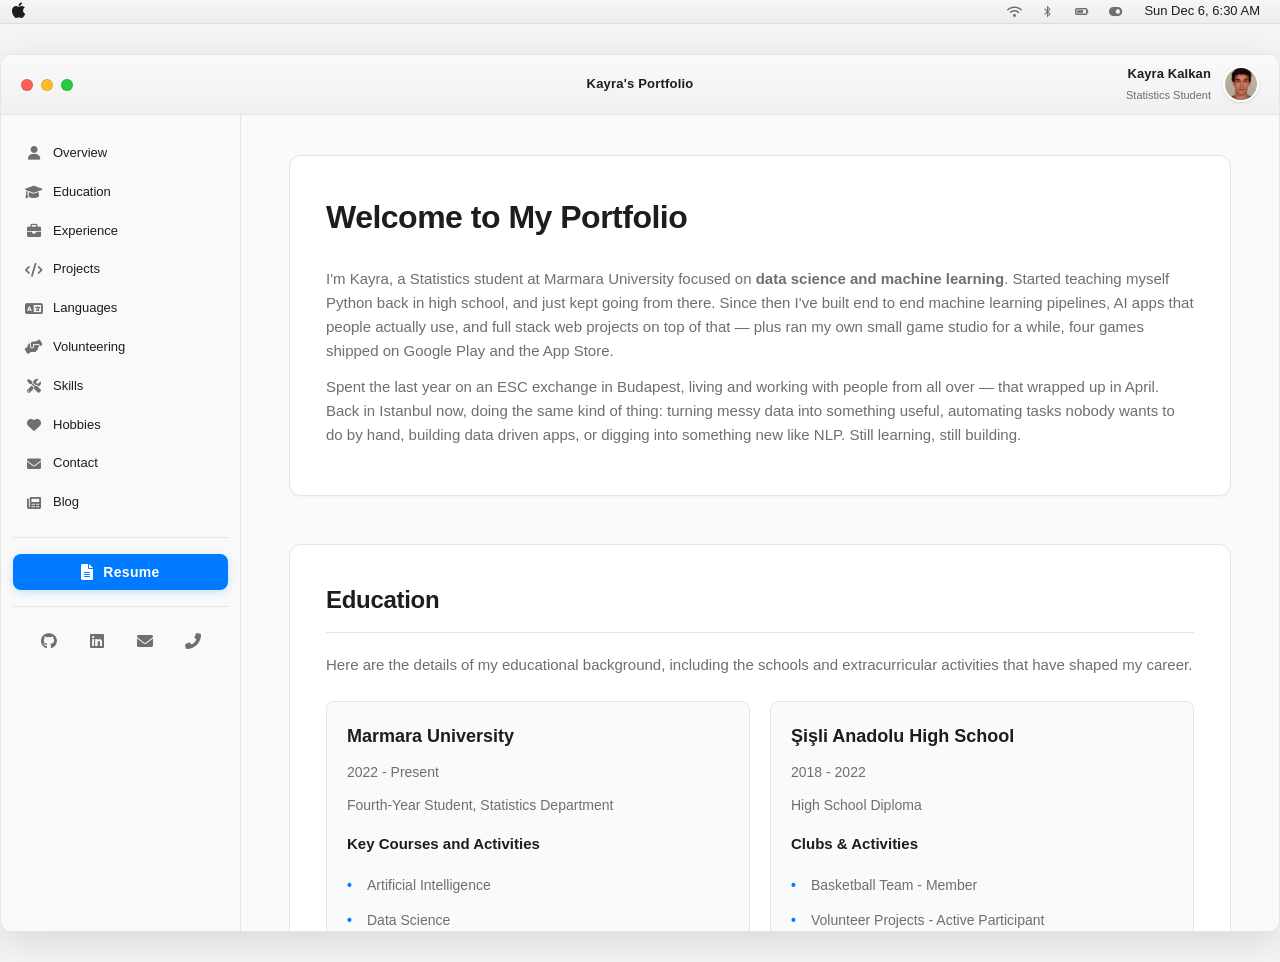
==== commit 1b80daaa: "Rewrite Overview to sound human and fix stale Budapest dates - Rewrite Welcome section with more nat" ====
--- a/index.html
+++ b/index.html
@@ -184,8 +184,8 @@
                 <section id="overview" class="content-section">
                     <div class="section-card">
                         <h1>Welcome to My Portfolio</h1>
-                        <p>Hi, I'm a fourth year Statistics student at Marmara University. I like working on data science, machine learning, and software development. I turn raw data into insights people can actually use, through statistics, predictive models, and data visualization. I started building things back in high school, teaching myself Python, Swift, and C#. Since then I've built full machine learning pipelines, AI powered apps, and full stack web projects.</p>
-                        <p>Right now I'm on an ESC volunteering project in Budapest, working with people from different countries and cultures. I like finding problems and building simple, practical solutions for them. Whether it's automating a boring task, building a data driven app, or trying out something new like NLP, I'm always looking to learn more and build things that actually work.</p>
+                        <p>I'm Kayra, a Statistics student at Marmara University focused on <strong>data science and machine learning</strong>. Started teaching myself Python back in high school, and just kept going from there. Since then I've built end to end machine learning pipelines, AI apps that people actually use, and full stack web projects on top of that — plus ran my own small game studio for a while, four games shipped on Google Play and the App Store.</p>
+                        <p>Spent the last year on an ESC exchange in Budapest, living and working with people from all over — that wrapped up in April. Back in Istanbul now, doing the same kind of thing: turning messy data into something useful, automating tasks nobody wants to do by hand, building data driven apps, or digging into something new like NLP. Still learning, still building.</p>
                     </div>
                 </section>
 
@@ -521,7 +521,7 @@
                             <!-- BAGázs Budapest - Most Recent -->
                             <div class="volunteering-box card clickable-card" data-link="https://bagazs.org/?lang=en">
                                 <h3><a href="https://bagazs.org/?lang=en" target="_blank">BAGázs – Step In, Step Out of Comfort Zone</a></h3>
-                                <p class="date">September 23, 2025 - Present</p>
+                                <p class="date">September 2025 - April 2026</p>
                                 <p class="location">Budapest, Hungary</p>
                                 <h4>Activities</h4>
                                 <ul>
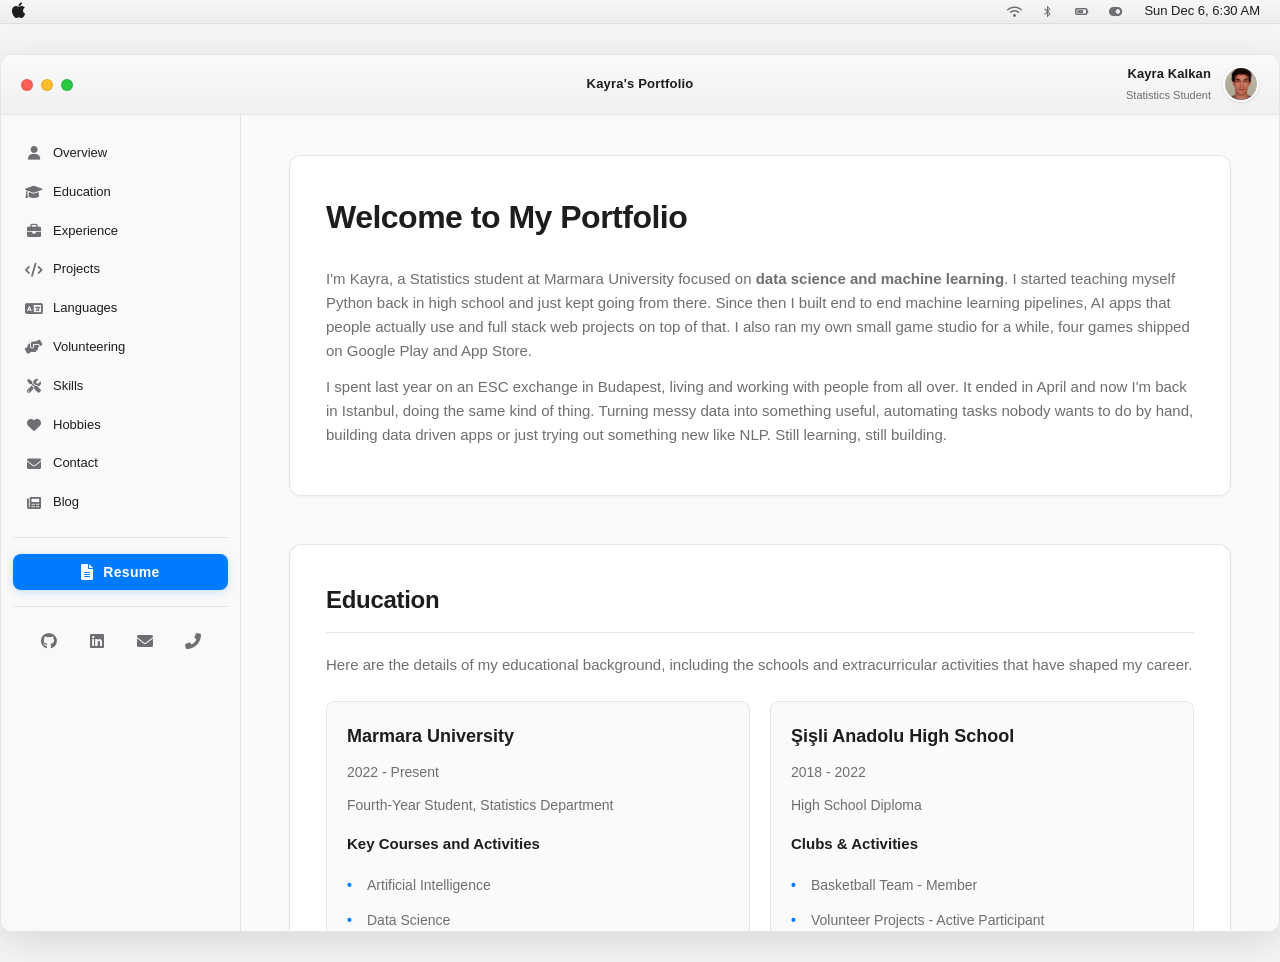
==== commit 78d177d3: "Simplify Overview punctuation and phrasing Drop em dashes and extra punctuation, plainer sentence st" ====
--- a/index.html
+++ b/index.html
@@ -184,8 +184,8 @@
                 <section id="overview" class="content-section">
                     <div class="section-card">
                         <h1>Welcome to My Portfolio</h1>
-                        <p>I'm Kayra, a Statistics student at Marmara University focused on <strong>data science and machine learning</strong>. Started teaching myself Python back in high school, and just kept going from there. Since then I've built end to end machine learning pipelines, AI apps that people actually use, and full stack web projects on top of that — plus ran my own small game studio for a while, four games shipped on Google Play and the App Store.</p>
-                        <p>Spent the last year on an ESC exchange in Budapest, living and working with people from all over — that wrapped up in April. Back in Istanbul now, doing the same kind of thing: turning messy data into something useful, automating tasks nobody wants to do by hand, building data driven apps, or digging into something new like NLP. Still learning, still building.</p>
+                        <p>I'm Kayra, a Statistics student at Marmara University focused on <strong>data science and machine learning</strong>. I started teaching myself Python back in high school and just kept going from there. Since then I built end to end machine learning pipelines, AI apps that people actually use and full stack web projects on top of that. I also ran my own small game studio for a while, four games shipped on Google Play and App Store.</p>
+                        <p>I spent last year on an ESC exchange in Budapest, living and working with people from all over. It ended in April and now I'm back in Istanbul, doing the same kind of thing. Turning messy data into something useful, automating tasks nobody wants to do by hand, building data driven apps or just trying out something new like NLP. Still learning, still building.</p>
                     </div>
                 </section>
 
